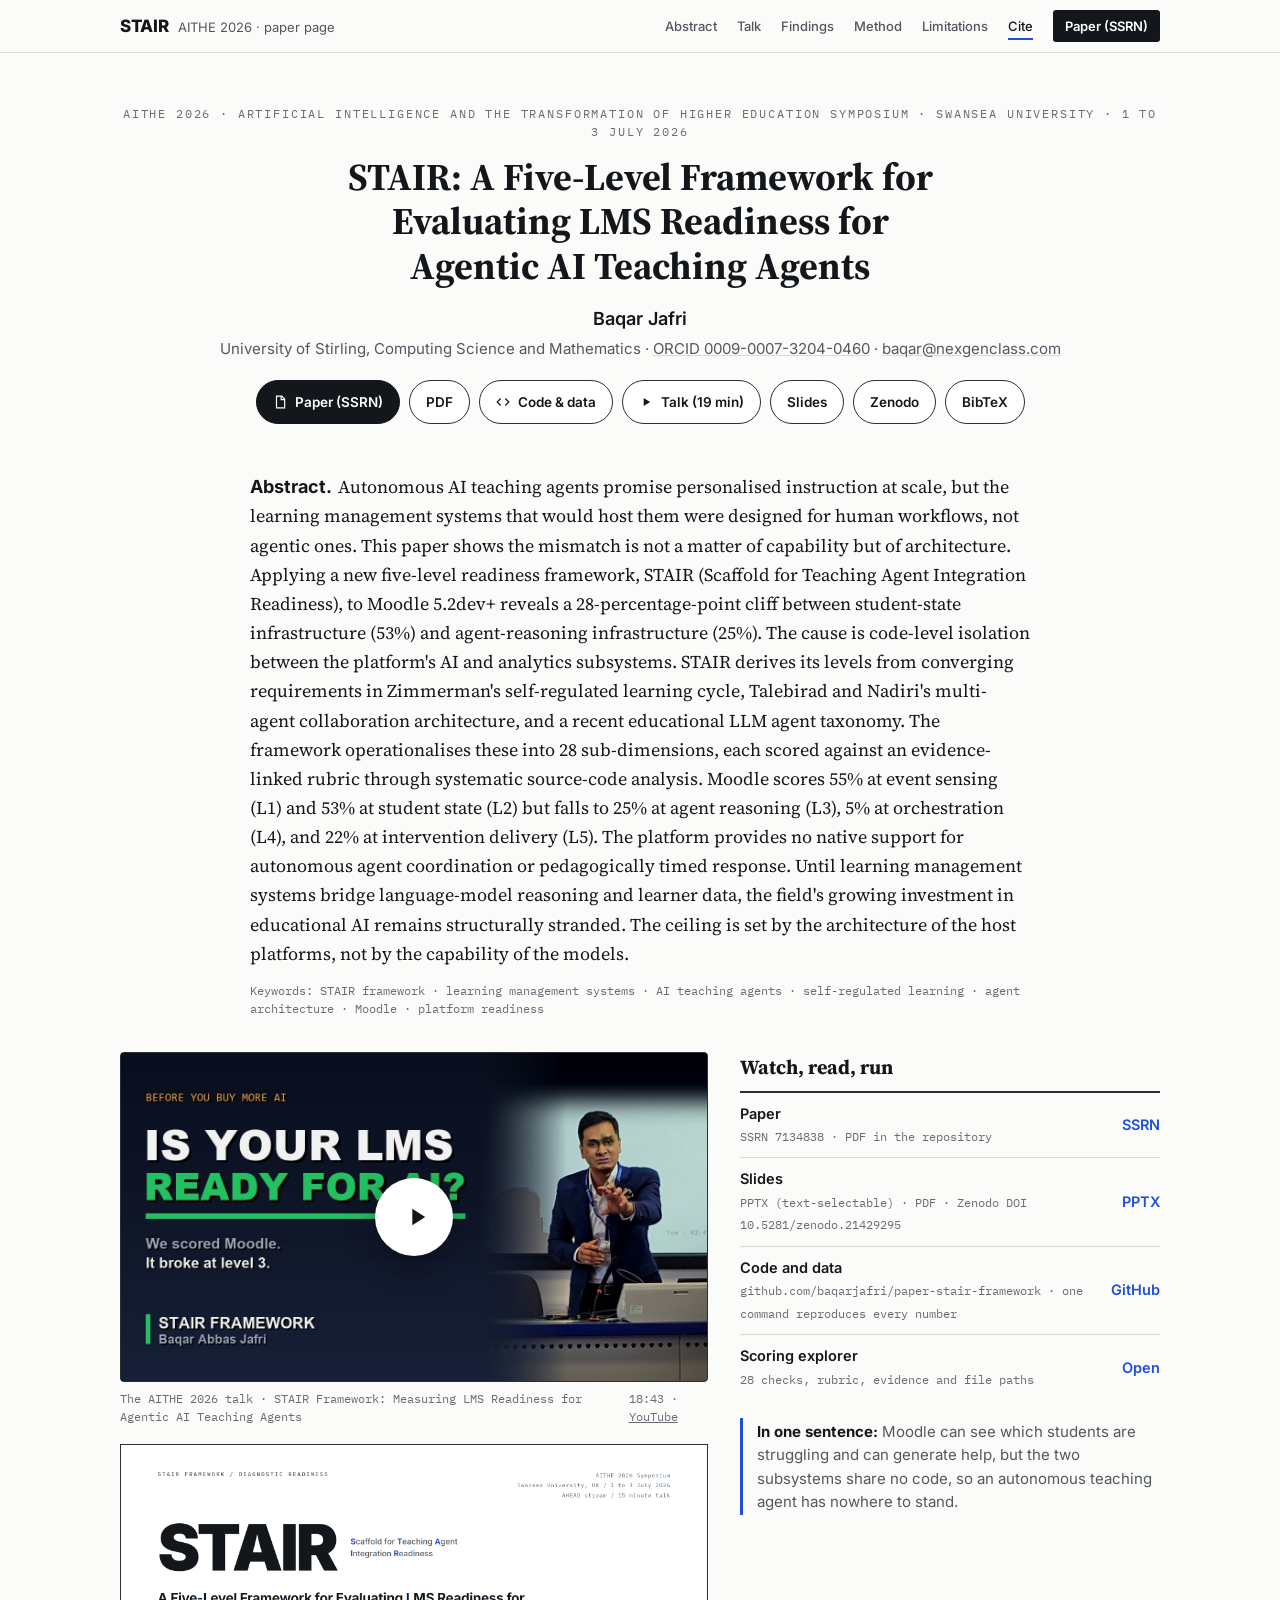
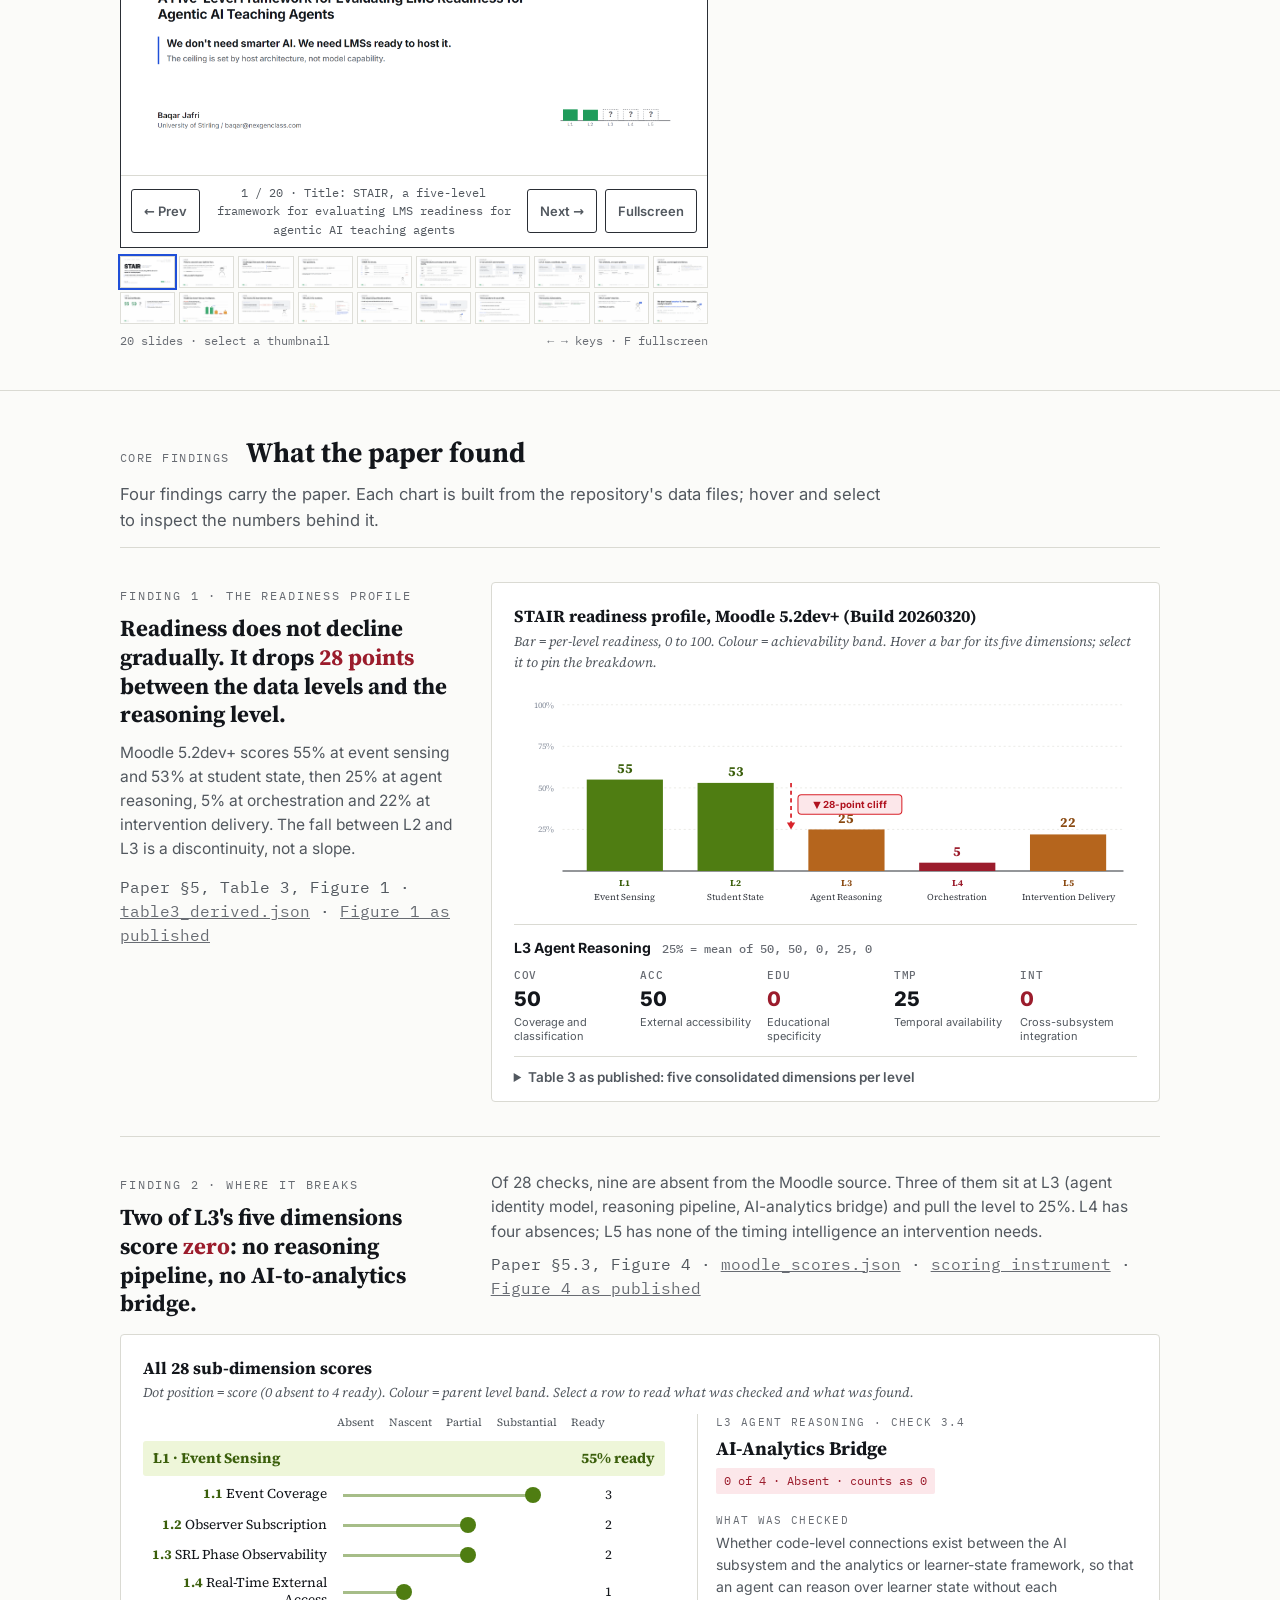
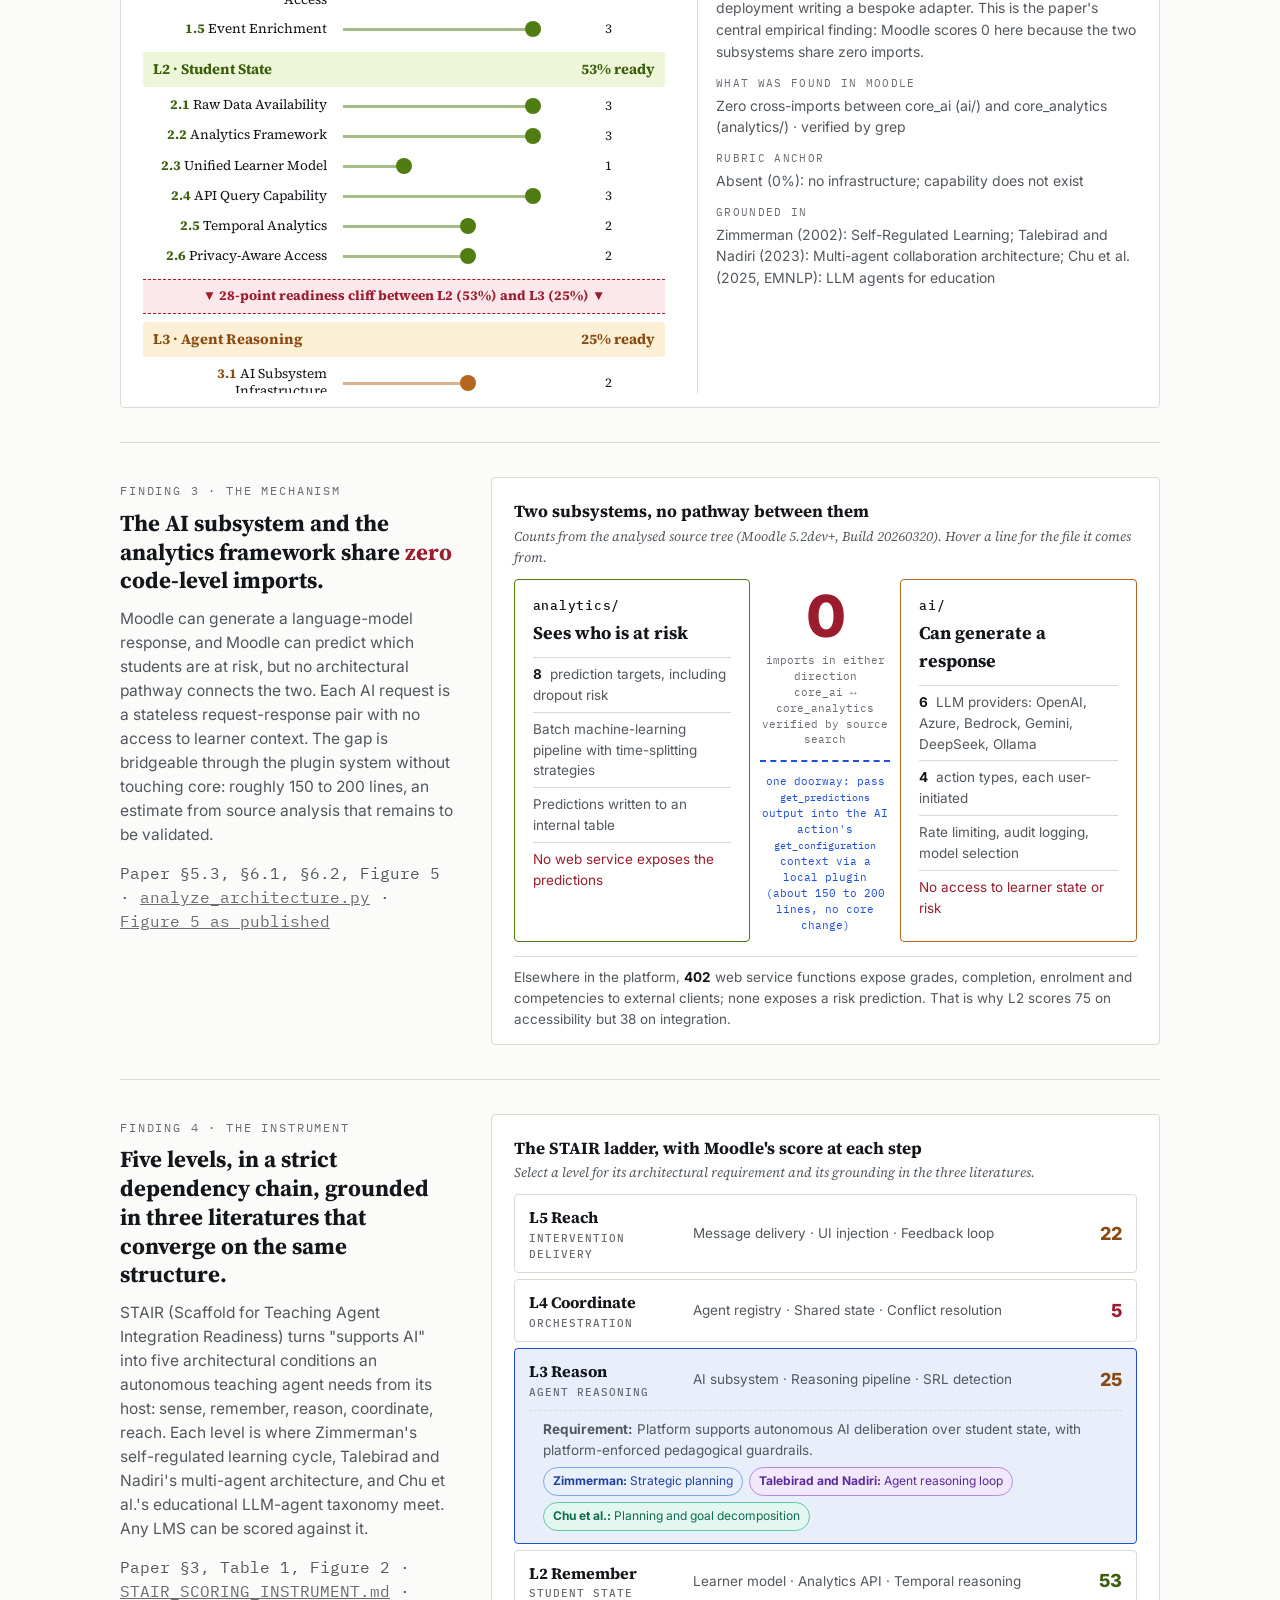
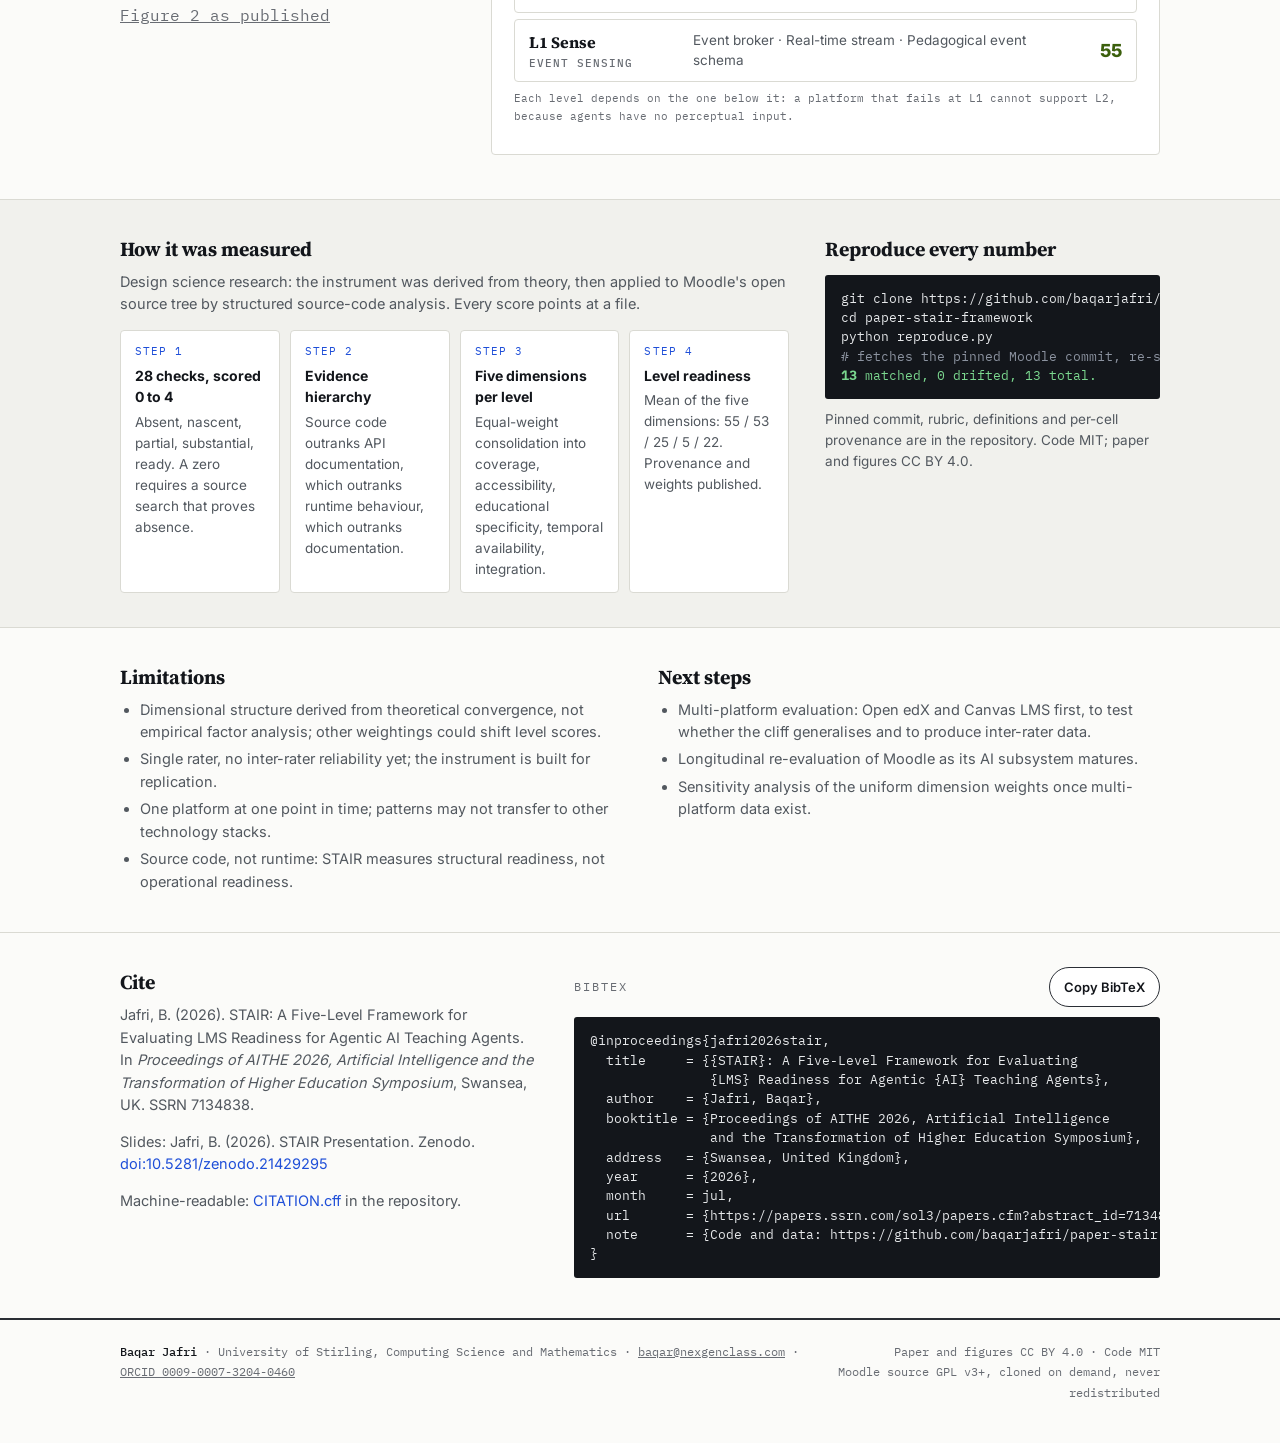
==== docs/index.html @ 7652fe9e "Add paper page for GitHub Pages: interactive findings, talk video, slides, reproducibility guard" ====
<!DOCTYPE html>
<html lang="en">
<head>
<meta charset="utf-8">
<meta name="viewport" content="width=device-width, initial-scale=1">
<title>STAIR: A Five-Level Framework for Evaluating LMS Readiness for Agentic AI Teaching Agents</title>
<meta name="description" content="Paper page for STAIR (AITHE 2026, Swansea). Applying a five-level readiness framework to Moodle 5.2dev+ reveals a 28-percentage-point cliff between student-state infrastructure (53%) and agent-reasoning infrastructure (25%), caused by code-level isolation between the AI and analytics subsystems. Interactive findings, talk video, slides, code and citation.">
<link rel="canonical" href="https://baqarjafri.github.io/paper-stair-framework/">
<meta name="theme-color" content="#FBFBF9">
<meta property="og:type" content="article">
<meta property="og:site_name" content="STAIR framework">
<meta property="og:title" content="STAIR: A Five-Level Framework for Evaluating LMS Readiness for Agentic AI Teaching Agents">
<meta property="og:description" content="AITHE 2026 paper. Moodle scores 55 and 53 at the data levels, then 25 at agent reasoning: a 28-point cliff caused by zero code connecting its AI subsystem to its analytics. Talk, interactive findings, code, citation.">
<meta property="og:url" content="https://baqarjafri.github.io/paper-stair-framework/">
<meta property="og:image" content="https://baqarjafri.github.io/paper-stair-framework/assets/og_card.png">
<meta property="og:image:width" content="1200">
<meta property="og:image:height" content="630">
<meta property="og:image:alt" content="STAIR readiness profile of Moodle: 55, 53, 25, 5, 22 with a 28-point cliff at the reasoning level.">
<meta name="twitter:card" content="summary_large_image">
<meta name="twitter:title" content="STAIR: A Five-Level Framework for Evaluating LMS Readiness for Agentic AI Teaching Agents">
<meta name="twitter:description" content="AITHE 2026 paper. A 28-point readiness cliff in Moodle between student-state and agent-reasoning infrastructure, measured from source.">
<meta name="twitter:image" content="https://baqarjafri.github.io/paper-stair-framework/assets/og_card.png">
<link rel="preload" href="assets/fonts/inter-latin.woff2" as="font" type="font/woff2" crossorigin>
<link rel="preload" href="assets/fonts/sourceserif-latin.woff2" as="font" type="font/woff2" crossorigin>
<link rel="preload" href="assets/fonts/plexmono-latin-400.woff2" as="font" type="font/woff2" crossorigin>
<link rel="stylesheet" href="assets/site.css">
<script type="application/ld+json">
{"@context":"https://schema.org","@graph":[
{"@type":"Person","@id":"https://orcid.org/0009-0007-3204-0460","name":"Baqar Jafri","affiliation":{"@type":"CollegeOrUniversity","name":"University of Stirling"},"email":"baqar@nexgenclass.com","sameAs":["https://orcid.org/0009-0007-3204-0460","https://github.com/baqarjafri","https://www.youtube.com/@thebaqarjafri"]},
{"@type":"ScholarlyArticle","@id":"https://papers.ssrn.com/sol3/papers.cfm?abstract_id=7134838","headline":"STAIR: A Five-Level Framework for Evaluating LMS Readiness for Agentic AI Teaching Agents","author":{"@id":"https://orcid.org/0009-0007-3204-0460"},"datePublished":"2026-07","isPartOf":{"@type":"Periodical","name":"Proceedings of AITHE 2026, Artificial Intelligence and the Transformation of Higher Education Symposium"},"locationCreated":{"@type":"Place","name":"Swansea, United Kingdom"},"license":"https://creativecommons.org/licenses/by/4.0/","url":"https://papers.ssrn.com/sol3/papers.cfm?abstract_id=7134838","sameAs":["https://github.com/baqarjafri/paper-stair-framework"]},
{"@type":"VideoObject","@id":"https://www.youtube.com/watch?v=IOQ33vkTfSk","name":"STAIR Framework: Measuring LMS Readiness for Agentic AI Teaching Agents","description":"AITHE 2026 talk by Baqar Jafri. Moodle scored on five levels of AI teaching-agent readiness: it clears the data levels and collapses at reasoning.","thumbnailUrl":"https://img.youtube.com/vi/IOQ33vkTfSk/maxresdefault.jpg","uploadDate":"2026-08-31T14:11:41-07:00","duration":"PT18M43S","embedUrl":"https://www.youtube-nocookie.com/embed/IOQ33vkTfSk","contentUrl":"https://www.youtube.com/watch?v=IOQ33vkTfSk","author":{"@id":"https://orcid.org/0009-0007-3204-0460"}},
{"@type":"WebPage","name":"STAIR: A Five-Level Framework for Evaluating LMS Readiness for Agentic AI Teaching Agents","url":"https://baqarjafri.github.io/paper-stair-framework/","about":{"@id":"https://papers.ssrn.com/sol3/papers.cfm?abstract_id=7134838"},"author":{"@id":"https://orcid.org/0009-0007-3204-0460"},"video":{"@id":"https://www.youtube.com/watch?v=IOQ33vkTfSk"}}
]}
</script>
<script defer src="assets/site-data.js"></script>
<script defer src="assets/site.js"></script>
</head>
<body>
<a class="skip" href="#main">Skip to content</a>

<header class="top"><div class="wrap">
  <a class="brand" href="#top"><b>STAIR</b><span>AITHE 2026 &middot; paper page</span></a>
  <button class="menu-btn" id="menu-btn" type="button" aria-expanded="false" aria-controls="nav-list">Menu</button>
  <nav aria-label="Sections"><ul id="nav-list">
    <li><a href="#abstract">Abstract</a></li>
    <li><a href="#talk">Talk</a></li>
    <li><a href="#findings">Findings</a></li>
    <li><a href="#method">Method</a></li>
    <li><a href="#limits">Limitations</a></li>
    <li><a href="#cite">Cite</a></li>
    <li><a class="pill" href="https://papers.ssrn.com/sol3/papers.cfm?abstract_id=7134838">Paper (SSRN)</a></li>
  </ul></nav>
</div></header>

<main id="main">

<section class="title" id="top" aria-labelledby="h1"><div class="wrap">
  <p class="kicker">AITHE 2026 &middot; Artificial Intelligence and the Transformation of Higher Education Symposium &middot; Swansea University &middot; 1 to 3 July 2026</p>
  <h1 id="h1">STAIR: A Five-Level Framework for Evaluating LMS Readiness for Agentic AI Teaching Agents</h1>
  <p class="authors"><b>Baqar Jafri</b></p>
  <p class="affil">University of Stirling, Computing Science and Mathematics &middot; <a href="https://orcid.org/0009-0007-3204-0460">ORCID 0009-0007-3204-0460</a> &middot; <a href="mailto:baqar@nexgenclass.com">baqar@nexgenclass.com</a></p>
  <div class="links">
    <a class="btn primary" href="https://papers.ssrn.com/sol3/papers.cfm?abstract_id=7134838"><svg viewBox="0 0 24 24" fill="none" stroke="currentColor" stroke-width="2" aria-hidden="true"><path d="M6 2h9l5 5v15H6z"/><path d="M14 2v6h6"/></svg>Paper (SSRN)</a>
    <a class="btn" href="downloads/Paper_1_STAIR_AITHE2026.pdf">PDF</a>
    <a class="btn" href="https://github.com/baqarjafri/paper-stair-framework"><svg viewBox="0 0 24 24" fill="none" stroke="currentColor" stroke-width="2" aria-hidden="true"><path d="M16 18l6-6-6-6M8 6l-6 6 6 6"/></svg>Code &amp; data</a>
    <a class="btn" href="#talk" data-play><svg viewBox="0 0 24 24" fill="currentColor" aria-hidden="true"><path d="M8 5v14l11-7z"/></svg>Talk (19 min)</a>
    <a class="btn" href="#slides-viewer">Slides</a>
    <a class="btn" href="https://zenodo.org/records/21429295">Zenodo</a>
    <a class="btn" href="#cite">BibTeX</a>
  </div>
</div></section>

<section class="abstract-wrap" id="abstract" aria-labelledby="abs-h"><div class="narrow">
  <h2 id="abs-h" class="visually-hidden">Abstract</h2>
  <p class="abstract"><span class="lab">Abstract.</span>Autonomous AI teaching agents promise personalised instruction at scale, but the learning management systems that would host them were designed for human workflows, not agentic ones. This paper shows the mismatch is not a matter of capability but of architecture. Applying a new five-level readiness framework, STAIR (Scaffold for Teaching Agent Integration Readiness), to Moodle 5.2dev+ reveals a 28-percentage-point cliff between student-state infrastructure (53%) and agent-reasoning infrastructure (25%). The cause is code-level isolation between the platform's AI and analytics subsystems. STAIR derives its levels from converging requirements in Zimmerman's self-regulated learning cycle, Talebirad and Nadiri's multi-agent collaboration architecture, and a recent educational LLM agent taxonomy. The framework operationalises these into 28 sub-dimensions, each scored against an evidence-linked rubric through systematic source-code analysis. Moodle scores 55% at event sensing (L1) and 53% at student state (L2) but falls to 25% at agent reasoning (L3), 5% at orchestration (L4), and 22% at intervention delivery (L5). The platform provides no native support for autonomous agent coordination or pedagogically timed response. Until learning management systems bridge language-model reasoning and learner data, the field's growing investment in educational AI remains structurally stranded. The ceiling is set by the architecture of the host platforms, not by the capability of the models.</p>
  <p class="keywords">Keywords: STAIR framework &middot; learning management systems &middot; AI teaching agents &middot; self-regulated learning &middot; agent architecture &middot; Moodle &middot; platform readiness</p>
</div></section>

<section class="talk" id="talk" aria-labelledby="talk-h"><div class="wrap"><div class="g">
  <div>
    <h2 id="talk-h" class="visually-hidden">Talk and slides</h2>
    <div class="frame" id="video-slot">
      <button class="facade" id="video-facade" type="button" aria-label="Play the talk, 19 minutes, in this frame">
        <img src="assets/talk_thumb.jpg" width="1280" height="720" alt="">
        <span class="play" aria-hidden="true"><span><svg viewBox="0 0 24 24" fill="#13161B"><path d="M8 5v14l11-7z"/></svg></span></span>
      </button>
    </div>
    <p class="vmeta"><span>The AITHE 2026 talk &middot; STAIR Framework: Measuring LMS Readiness for Agentic AI Teaching Agents</span><span>18:43 &middot; <a href="https://www.youtube.com/watch?v=IOQ33vkTfSk">YouTube</a></span></p>
    <div class="viewer" id="slides-viewer" role="region" aria-roledescription="carousel" aria-label="Presentation slides" tabindex="0">
      <img id="slide-img" src="assets/slides/slide_01.png" width="1920" height="1080" alt="Slide 1 of 20: Title: STAIR, a five-level framework for evaluating LMS readiness for agentic AI teaching agents">
      <div class="controls"><button type="button" id="slide-prev" aria-label="Previous slide">&larr; Prev</button><span id="slide-count" aria-live="polite">1 / 20</span><button type="button" id="slide-next" aria-label="Next slide">Next &rarr;</button><button type="button" id="slide-full">Fullscreen</button></div>
    </div>
    <div class="strip" role="group" aria-label="Slide thumbnails">
      <button class="thumb on" type="button" data-slide="1" aria-label="Go to slide 1"><img src="assets/slides/slide_01.png" width="1920" height="1080" alt="" loading="lazy"></button><button class="thumb" type="button" data-slide="2" aria-label="Go to slide 2"><img src="assets/slides/slide_02.png" width="1920" height="1080" alt="" loading="lazy"></button><button class="thumb" type="button" data-slide="3" aria-label="Go to slide 3"><img src="assets/slides/slide_03.png" width="1920" height="1080" alt="" loading="lazy"></button><button class="thumb" type="button" data-slide="4" aria-label="Go to slide 4"><img src="assets/slides/slide_04.png" width="1920" height="1080" alt="" loading="lazy"></button><button class="thumb" type="button" data-slide="5" aria-label="Go to slide 5"><img src="assets/slides/slide_05.png" width="1920" height="1080" alt="" loading="lazy"></button><button class="thumb" type="button" data-slide="6" aria-label="Go to slide 6"><img src="assets/slides/slide_06.png" width="1920" height="1080" alt="" loading="lazy"></button><button class="thumb" type="button" data-slide="7" aria-label="Go to slide 7"><img src="assets/slides/slide_07.png" width="1920" height="1080" alt="" loading="lazy"></button><button class="thumb" type="button" data-slide="8" aria-label="Go to slide 8"><img src="assets/slides/slide_08.png" width="1920" height="1080" alt="" loading="lazy"></button><button class="thumb" type="button" data-slide="9" aria-label="Go to slide 9"><img src="assets/slides/slide_09.png" width="1920" height="1080" alt="" loading="lazy"></button><button class="thumb" type="button" data-slide="10" aria-label="Go to slide 10"><img src="assets/slides/slide_10.png" width="1920" height="1080" alt="" loading="lazy"></button>
      <button class="thumb" type="button" data-slide="11" aria-label="Go to slide 11"><img src="assets/slides/slide_11.png" width="1920" height="1080" alt="" loading="lazy"></button><button class="thumb" type="button" data-slide="12" aria-label="Go to slide 12"><img src="assets/slides/slide_12.png" width="1920" height="1080" alt="" loading="lazy"></button><button class="thumb" type="button" data-slide="13" aria-label="Go to slide 13"><img src="assets/slides/slide_13.png" width="1920" height="1080" alt="" loading="lazy"></button><button class="thumb" type="button" data-slide="14" aria-label="Go to slide 14"><img src="assets/slides/slide_14.png" width="1920" height="1080" alt="" loading="lazy"></button><button class="thumb" type="button" data-slide="15" aria-label="Go to slide 15"><img src="assets/slides/slide_15.png" width="1920" height="1080" alt="" loading="lazy"></button><button class="thumb" type="button" data-slide="16" aria-label="Go to slide 16"><img src="assets/slides/slide_16.png" width="1920" height="1080" alt="" loading="lazy"></button><button class="thumb" type="button" data-slide="17" aria-label="Go to slide 17"><img src="assets/slides/slide_17.png" width="1920" height="1080" alt="" loading="lazy"></button><button class="thumb" type="button" data-slide="18" aria-label="Go to slide 18"><img src="assets/slides/slide_18.png" width="1920" height="1080" alt="" loading="lazy"></button><button class="thumb" type="button" data-slide="19" aria-label="Go to slide 19"><img src="assets/slides/slide_19.png" width="1920" height="1080" alt="" loading="lazy"></button><button class="thumb" type="button" data-slide="20" aria-label="Go to slide 20"><img src="assets/slides/slide_20.png" width="1920" height="1080" alt="" loading="lazy"></button>
    </div>
    <p class="vmeta"><span>20 slides &middot; select a thumbnail</span><span>&larr; &rarr; keys &middot; F fullscreen</span></p>
  </div>
  <aside class="side" aria-labelledby="side-h">
    <h2 id="side-h">Watch, read, run</h2>
    <ul class="dl">
      <li><div><b>Paper</b><span>SSRN 7134838 &middot; PDF in the repository</span></div><a class="act" href="https://papers.ssrn.com/sol3/papers.cfm?abstract_id=7134838">SSRN</a></li>
      <li><div><b>Slides</b><span>PPTX (text-selectable) &middot; PDF &middot; Zenodo DOI 10.5281/zenodo.21429295</span></div><a class="act" href="downloads/AITHE2026_Presentation_Jafri.pptx">PPTX</a></li>
      <li><div><b>Code and data</b><span>github.com/baqarjafri/paper-stair-framework &middot; one command reproduces every number</span></div><a class="act" href="https://github.com/baqarjafri/paper-stair-framework">GitHub</a></li>
      <li><div><b>Scoring explorer</b><span>28 checks, rubric, evidence and file paths</span></div><a class="act" href="methodology_explorer.html">Open</a></li>
    </ul>
    <p class="tldr"><b>In one sentence:</b> Moodle can see which students are struggling and can generate help, but the two subsystems share no code, so an autonomous teaching agent has nowhere to stand.</p>
  </aside>
</div></div></section>

<section class="findings" id="findings" aria-labelledby="find-h"><div class="wrap">
  <div class="sec-h"><span class="n">CORE FINDINGS</span><h2 id="find-h">What the paper found</h2></div>
  <p class="muted lead">Four findings carry the paper. Each chart is built from the repository's data files; hover and select to inspect the numbers behind it.</p>

  <article class="finding" id="f1" aria-labelledby="f1-h">
    <div class="txt">
      <span class="kicker">Finding 1 &middot; the readiness profile</span>
      <h3 id="f1-h">Readiness does not decline gradually. It drops <em><b data-check="claims.cliff">28</b> points</em> between the data levels and the reasoning level.</h3>
      <p>Moodle 5.2dev+ scores 55% at event sensing and 53% at student state, then 25% at agent reasoning, 5% at orchestration and 22% at intervention delivery. The fall between L2 and L3 is a discontinuity, not a slope.</p>
      <p class="ref">Paper &sect;5, Table 3, Figure 1 &middot; <a href="https://github.com/baqarjafri/paper-stair-framework/blob/main/analysis/data/table3_derived.json">table3_derived.json</a> &middot; <a href="https://github.com/baqarjafri/paper-stair-framework/blob/main/figures/fig_abstract_graphical.png">Figure 1 as published</a></p>
    </div>
    <div class="card">
      <p class="ct">STAIR readiness profile, Moodle 5.2dev+ (Build 20260320)</p>
      <p class="cs">Bar = per-level readiness, 0 to 100. Colour = achievability band. Hover a bar for its five dimensions; select it to pin the breakdown.</p>
      <div class="chart-wrap">
        <svg id="c1" viewBox="0 0 900 330" role="img" aria-label="Readiness profile: L1 Event Sensing 55, L2 Student State 53, L3 Agent Reasoning 25, L4 Orchestration 5, L5 Intervention Delivery 22 percent. A 28-point cliff between L2 and L3.">
          <g class="grid" aria-hidden="true">
            <line x1="70" y1="30" x2="880" y2="30" stroke="#E4E4DE" stroke-dasharray="3 4"/><text x="58" y="34" text-anchor="end">100%</text>
            <line x1="70" y1="90" x2="880" y2="90" stroke="#E4E4DE" stroke-dasharray="3 4"/><text x="58" y="94" text-anchor="end">75%</text>
            <line x1="70" y1="150" x2="880" y2="150" stroke="#E4E4DE" stroke-dasharray="3 4"/><text x="58" y="154" text-anchor="end">50%</text>
            <line x1="70" y1="210" x2="880" y2="210" stroke="#E4E4DE" stroke-dasharray="3 4"/><text x="58" y="214" text-anchor="end">25%</text>
            <line x1="70" y1="270" x2="880" y2="270" stroke="#2A2E35" stroke-width="1.5"/>
          </g>
          <g class="bar" data-level="L1" tabindex="0" role="button" aria-label="L1 Event Sensing, 55 percent, ready. Show its five dimensions."><rect class="hit" x="90" y="30" width="140" height="290"/><rect class="col" x="105" y="138" width="110" height="132" fill="#4F7D12"/><text class="val" x="160" y="128" fill="#3B5F0C" data-check="L1.score">55</text><text class="lab" x="160" y="292" fill="#3B5F0C">L1</text><text class="lab2" x="160" y="312">Event Sensing</text></g>
          <g class="bar" data-level="L2" tabindex="0" role="button" aria-label="L2 Student State, 53 percent, ready. Show its five dimensions."><rect class="hit" x="250" y="30" width="140" height="290"/><rect class="col" x="265" y="142.8" width="110" height="127.2" fill="#4F7D12"/><text class="val" x="320" y="133" fill="#3B5F0C" data-check="L2.score">53</text><text class="lab" x="320" y="292" fill="#3B5F0C">L2</text><text class="lab2" x="320" y="312">Student State</text></g>
          <g class="bar" data-level="L3" tabindex="0" role="button" aria-label="L3 Agent Reasoning, 25 percent, limited. Show its five dimensions."><rect class="hit" x="410" y="30" width="140" height="290"/><rect class="col" x="425" y="210" width="110" height="60" fill="#B5651D"/><text class="val" x="480" y="200" fill="#8A4A12" data-check="L3.score">25</text><text class="lab" x="480" y="292" fill="#8A4A12">L3</text><text class="lab2" x="480" y="312">Agent Reasoning</text></g>
          <g class="bar" data-level="L4" tabindex="0" role="button" aria-label="L4 Orchestration, 5 percent, critical. Show its five dimensions."><rect class="hit" x="570" y="30" width="140" height="290"/><rect class="col" x="585" y="258" width="110" height="12" fill="#9B1C2C"/><text class="val" x="640" y="248" fill="#9B1C2C" data-check="L4.score">5</text><text class="lab" x="640" y="292" fill="#9B1C2C">L4</text><text class="lab2" x="640" y="312">Orchestration</text></g>
          <g class="bar" data-level="L5" tabindex="0" role="button" aria-label="L5 Intervention Delivery, 22 percent, limited. Show its five dimensions."><rect class="hit" x="730" y="30" width="140" height="290"/><rect class="col" x="745" y="217.2" width="110" height="52.8" fill="#B5651D"/><text class="val" x="800" y="207" fill="#8A4A12" data-check="L5.score">22</text><text class="lab" x="800" y="292" fill="#8A4A12">L5</text><text class="lab2" x="800" y="312">Intervention Delivery</text></g>
          <g class="anno" aria-hidden="true"><line x1="400" y1="143" x2="400" y2="204" stroke="#D8232A" stroke-width="2.5" stroke-dasharray="6 5"/><path d="M400 210 l-6 -10 h12z" fill="#D8232A"/><rect x="410" y="160" width="150" height="28" rx="5" fill="#FCE7EA" stroke="#D8232A" stroke-width="1.5"/><text x="485" y="179" text-anchor="middle" font-family="Source Serif 4, Georgia, serif" font-weight="700" font-size="14" fill="#B0121F">&#9660; 28-point cliff</text></g>
        </svg>
        <div class="tip" id="c1tip" role="tooltip" hidden></div>
      </div>
      <div class="dimpanel" id="c1panel" aria-live="polite" hidden></div>
      <details class="t3">
        <summary>Table 3 as published: five consolidated dimensions per level</summary>
        <table>
          <thead><tr><th>Level</th><th>COV</th><th>ACC</th><th>EDU</th><th>TMP</th><th>INT</th><th>Mean</th></tr></thead>
          <tbody>
            <tr><td>L1 Event Sensing</td><td data-check="L1.COV">75</td><td data-check="L1.ACC">50</td><td data-check="L1.EDU">50</td><td data-check="L1.TMP">25</td><td data-check="L1.INT">75</td><td class="mean" data-check="L1.mean">55</td></tr>
            <tr><td>L2 Student State</td><td data-check="L2.COV">75</td><td data-check="L2.ACC">75</td><td data-check="L2.EDU">25</td><td data-check="L2.TMP">50</td><td data-check="L2.INT">38</td><td class="mean" data-check="L2.mean">53</td></tr>
            <tr class="cliff"><td>L3 Agent Reasoning</td><td data-check="L3.COV">50</td><td data-check="L3.ACC">50</td><td class="z" data-check="L3.EDU">0</td><td data-check="L3.TMP">25</td><td class="z" data-check="L3.INT">0</td><td class="mean" data-check="L3.mean">25</td></tr>
            <tr><td>L4 Orchestration</td><td class="z" data-check="L4.COV">0</td><td class="z" data-check="L4.ACC">0</td><td class="z" data-check="L4.EDU">0</td><td class="z" data-check="L4.TMP">0</td><td data-check="L4.INT">25</td><td class="mean" data-check="L4.mean">5</td></tr>
            <tr><td>L5 Intervention Delivery</td><td data-check="L5.COV">50</td><td data-check="L5.ACC">25</td><td data-check="L5.EDU">12</td><td class="z" data-check="L5.TMP">0</td><td data-check="L5.INT">25</td><td class="mean" data-check="L5.mean">22</td></tr>
          </tbody>
        </table>
        <p class="tnote">COV = coverage and classification; ACC = external accessibility; EDU = educational specificity; TMP = temporal availability; INT = cross-subsystem integration. Each cell is the weighted mean of its contributing sub-dimensions (raw 0 to 4 scores convert to 0/25/50/75/100); where two jointly define a dimension, each carries half-weight. Level readiness is the equal-weight mean of the five cells.</p>
      </details>
    </div>
  </article>

  <article class="finding wide" id="f2" aria-labelledby="f2-h">
    <div class="txt">
      <div><span class="kicker">Finding 2 &middot; where it breaks</span>
      <h3 id="f2-h">Two of L3's five dimensions score <em>zero</em>: no reasoning pipeline, no AI-to-analytics bridge.</h3></div>
      <div><p>Of 28 checks, nine are absent from the Moodle source. Three of them sit at L3 (agent identity model, reasoning pipeline, AI-analytics bridge) and pull the level to 25%. L4 has four absences; L5 has none of the timing intelligence an intervention needs.</p>
      <p class="ref">Paper &sect;5.3, Figure 4 &middot; <a href="https://github.com/baqarjafri/paper-stair-framework/blob/main/analysis/data/moodle_scores.json">moodle_scores.json</a> &middot; <a href="https://github.com/baqarjafri/paper-stair-framework/blob/main/analysis/instruments/STAIR_SCORING_INSTRUMENT.md">scoring instrument</a> &middot; <a href="https://github.com/baqarjafri/paper-stair-framework/blob/main/figures/fig4_gap_analysis.png">Figure 4 as published</a></p></div>
    </div>
    <div class="card">
      <p class="ct">All <span data-check="claims.subs">28</span> sub-dimension scores</p>
      <p class="cs">Dot position = score (0 absent to 4 ready). Colour = parent level band. Select a row to read what was checked and what was found.</p>
      <div class="f2">
        <div>
          <div class="axis" aria-hidden="true"><span></span><span class="ticks"><span>Absent</span><span>Nascent</span><span>Partial</span><span>Substantial</span><span>Ready</span></span><span></span></div>
          <div class="rows" id="rows">
            <div class="lvlbar g"><span>L1 &middot; Event Sensing</span><span><b data-check="L1.score.banner">55</b>% ready</span></div>
            <button class="row g" type="button" data-sub="1.1_Event_Coverage" aria-pressed="false"><span class="lab"><b>1.1</b> Event Coverage</span><span class="track" aria-hidden="true"><i style="width:75%"></i><u style="left:75%"></u></span><span class="sc" data-check="1.1_Event_Coverage">3</span></button>
            <button class="row g" type="button" data-sub="1.2_Observer_Subscription" aria-pressed="false"><span class="lab"><b>1.2</b> Observer Subscription</span><span class="track" aria-hidden="true"><i style="width:50%"></i><u style="left:50%"></u></span><span class="sc" data-check="1.2_Observer_Subscription">2</span></button>
            <button class="row g" type="button" data-sub="1.3_SRL_Phase_Observability" aria-pressed="false"><span class="lab"><b>1.3</b> SRL Phase Observability</span><span class="track" aria-hidden="true"><i style="width:50%"></i><u style="left:50%"></u></span><span class="sc" data-check="1.3_SRL_Phase_Observability">2</span></button>
            <button class="row g" type="button" data-sub="1.4_Real_Time_External_Access" aria-pressed="false"><span class="lab"><b>1.4</b> Real-Time External Access</span><span class="track" aria-hidden="true"><i style="width:25%"></i><u style="left:25%"></u></span><span class="sc" data-check="1.4_Real_Time_External_Access">1</span></button>
            <button class="row g" type="button" data-sub="1.5_Event_Enrichment" aria-pressed="false"><span class="lab"><b>1.5</b> Event Enrichment</span><span class="track" aria-hidden="true"><i style="width:75%"></i><u style="left:75%"></u></span><span class="sc" data-check="1.5_Event_Enrichment">3</span></button>
            <div class="lvlbar g"><span>L2 &middot; Student State</span><span><b data-check="L2.score.banner">53</b>% ready</span></div>
            <button class="row g" type="button" data-sub="2.1_Raw_Data_Availability" aria-pressed="false"><span class="lab"><b>2.1</b> Raw Data Availability</span><span class="track" aria-hidden="true"><i style="width:75%"></i><u style="left:75%"></u></span><span class="sc" data-check="2.1_Raw_Data_Availability">3</span></button>
            <button class="row g" type="button" data-sub="2.2_Analytics_Framework" aria-pressed="false"><span class="lab"><b>2.2</b> Analytics Framework</span><span class="track" aria-hidden="true"><i style="width:75%"></i><u style="left:75%"></u></span><span class="sc" data-check="2.2_Analytics_Framework">3</span></button>
            <button class="row g" type="button" data-sub="2.3_Unified_Learner_Model" aria-pressed="false"><span class="lab"><b>2.3</b> Unified Learner Model</span><span class="track" aria-hidden="true"><i style="width:25%"></i><u style="left:25%"></u></span><span class="sc" data-check="2.3_Unified_Learner_Model">1</span></button>
            <button class="row g" type="button" data-sub="2.4_API_Query_Capability" aria-pressed="false"><span class="lab"><b>2.4</b> API Query Capability</span><span class="track" aria-hidden="true"><i style="width:75%"></i><u style="left:75%"></u></span><span class="sc" data-check="2.4_API_Query_Capability">3</span></button>
            <button class="row g" type="button" data-sub="2.5_Temporal_Analytics" aria-pressed="false"><span class="lab"><b>2.5</b> Temporal Analytics</span><span class="track" aria-hidden="true"><i style="width:50%"></i><u style="left:50%"></u></span><span class="sc" data-check="2.5_Temporal_Analytics">2</span></button>
            <button class="row g" type="button" data-sub="2.6_Privacy_Aware_Access" aria-pressed="false"><span class="lab"><b>2.6</b> Privacy-Aware Access</span><span class="track" aria-hidden="true"><i style="width:50%"></i><u style="left:50%"></u></span><span class="sc" data-check="2.6_Privacy_Aware_Access">2</span></button>
            <div class="cliffband">&#9660; 28-point readiness cliff between L2 (53%) and L3 (25%) &#9660;</div>
            <div class="lvlbar a"><span>L3 &middot; Agent Reasoning</span><span><b data-check="L3.score.banner">25</b>% ready</span></div>
            <button class="row a" type="button" data-sub="3.1_AI_Subsystem_Infrastructure" aria-pressed="false"><span class="lab"><b>3.1</b> AI Subsystem Infrastructure</span><span class="track" aria-hidden="true"><i style="width:50%"></i><u style="left:50%"></u></span><span class="sc" data-check="3.1_AI_Subsystem_Infrastructure">2</span></button>
            <button class="row a" type="button" data-sub="3.2_Agent_Identity_Model" aria-pressed="false"><span class="lab"><b>3.2</b> Agent Identity Model</span><span class="track" aria-hidden="true"><u class="abs" style="left:0"></u></span><span class="sc abs"><b data-check="3.2_Agent_Identity_Model">0</b> Absent</span></button>
            <button class="row a" type="button" data-sub="3.3_Reasoning_Pipeline" aria-pressed="false"><span class="lab"><b>3.3</b> Reasoning Pipeline</span><span class="track" aria-hidden="true"><u class="abs" style="left:0"></u></span><span class="sc abs"><b data-check="3.3_Reasoning_Pipeline">0</b> Absent</span></button>
            <button class="row a" type="button" data-sub="3.4_AI_Analytics_Bridge" aria-pressed="true"><span class="lab"><b>3.4</b> AI-Analytics Bridge</span><span class="track" aria-hidden="true"><u class="abs" style="left:0"></u></span><span class="sc abs"><b data-check="3.4_AI_Analytics_Bridge">0</b> Absent</span></button>
            <button class="row a" type="button" data-sub="3.5_Write_Back_Capability" aria-pressed="false"><span class="lab"><b>3.5</b> Write-Back Capability</span><span class="track" aria-hidden="true"><i style="width:50%"></i><u style="left:50%"></u></span><span class="sc" data-check="3.5_Write_Back_Capability">2</span></button>
            <button class="row a" type="button" data-sub="3.6_SRL_Detection_Logic" aria-pressed="false"><span class="lab"><b>3.6</b> SRL Detection Logic</span><span class="track" aria-hidden="true"><i style="width:25%"></i><u style="left:25%"></u></span><span class="sc" data-check="3.6_SRL_Detection_Logic">1</span></button>
            <button class="row a" type="button" data-sub="3.7_Contextual_Adaptation" aria-pressed="false"><span class="lab"><b>3.7</b> Contextual Adaptation</span><span class="track" aria-hidden="true"><i style="width:25%"></i><u style="left:25%"></u></span><span class="sc" data-check="3.7_Contextual_Adaptation">1</span></button>
            <div class="lvlbar r"><span>L4 &middot; Orchestration</span><span><b data-check="L4.score.banner">5</b>% ready</span></div>
            <button class="row r" type="button" data-sub="4.1_Agent_Registry" aria-pressed="false"><span class="lab"><b>4.1</b> Agent Registry</span><span class="track" aria-hidden="true"><u class="abs" style="left:0"></u></span><span class="sc abs"><b data-check="4.1_Agent_Registry">0</b> Absent</span></button>
            <button class="row r" type="button" data-sub="4.2_Shared_State_Store" aria-pressed="false"><span class="lab"><b>4.2</b> Shared State Store</span><span class="track" aria-hidden="true"><u class="abs" style="left:0"></u></span><span class="sc abs"><b data-check="4.2_Shared_State_Store">0</b> Absent</span></button>
            <button class="row r" type="button" data-sub="4.3_Coordination_Protocol" aria-pressed="false"><span class="lab"><b>4.3</b> Coordination Protocol</span><span class="track" aria-hidden="true"><u class="abs" style="left:0"></u></span><span class="sc abs"><b data-check="4.3_Coordination_Protocol">0</b> Absent</span></button>
            <button class="row r" type="button" data-sub="4.4_Conflict_Resolution" aria-pressed="false"><span class="lab"><b>4.4</b> Conflict Resolution</span><span class="track" aria-hidden="true"><u class="abs" style="left:0"></u></span><span class="sc abs"><b data-check="4.4_Conflict_Resolution">0</b> Absent</span></button>
            <button class="row r" type="button" data-sub="4.5_Scalability_Architecture" aria-pressed="false"><span class="lab"><b>4.5</b> Scalability Architecture</span><span class="track" aria-hidden="true"><i style="width:25%"></i><u style="left:25%"></u></span><span class="sc" data-check="4.5_Scalability_Architecture">1</span></button>
            <div class="lvlbar a"><span>L5 &middot; Intervention Delivery</span><span><b data-check="L5.score.banner">22</b>% ready</span></div>
            <button class="row a" type="button" data-sub="5.1_Message_Delivery" aria-pressed="false"><span class="lab"><b>5.1</b> Message Delivery</span><span class="track" aria-hidden="true"><i style="width:50%"></i><u style="left:50%"></u></span><span class="sc" data-check="5.1_Message_Delivery">2</span></button>
            <button class="row a" type="button" data-sub="5.2_UI_Injection" aria-pressed="false"><span class="lab"><b>5.2</b> UI Injection</span><span class="track" aria-hidden="true"><i style="width:25%"></i><u style="left:25%"></u></span><span class="sc" data-check="5.2_UI_Injection">1</span></button>
            <button class="row a" type="button" data-sub="5.3_Content_Generation" aria-pressed="false"><span class="lab"><b>5.3</b> Content Generation</span><span class="track" aria-hidden="true"><i style="width:50%"></i><u style="left:50%"></u></span><span class="sc" data-check="5.3_Content_Generation">2</span></button>
            <button class="row a" type="button" data-sub="5.4_Feedback_Loop" aria-pressed="false"><span class="lab"><b>5.4</b> Feedback Loop</span><span class="track" aria-hidden="true"><i style="width:25%"></i><u style="left:25%"></u></span><span class="sc" data-check="5.4_Feedback_Loop">1</span></button>
            <button class="row a" type="button" data-sub="5.5_Timing_Intelligence" aria-pressed="false"><span class="lab"><b>5.5</b> Timing Intelligence</span><span class="track" aria-hidden="true"><u class="abs" style="left:0"></u></span><span class="sc abs"><b data-check="5.5_Timing_Intelligence">0</b> Absent</span></button>
          </div>
        </div>
        <div class="detail" id="detail" aria-live="polite">
          <p class="k">L3 Agent Reasoning &middot; check 3.4</p>
          <h4>AI-Analytics Bridge</h4>
          <span class="score s0">0 of 4 &middot; Absent &middot; counts as 0</span>
          <p class="k">What was checked</p>
          <p>Whether code-level connections exist between the AI subsystem and the analytics or learner-state framework, so that an agent can reason over learner state without each deployment writing a bespoke adapter. This is the paper's central empirical finding: Moodle scores 0 here because the two subsystems share zero imports.</p>
          <p class="k">What was found in Moodle</p>
          <p>Zero cross-imports between core_ai (ai/) and core_analytics (analytics/) &middot; verified by grep</p>
          <p class="k">Rubric anchor</p>
          <p>Absent (0%): no infrastructure; capability does not exist</p>
          <p class="k">Grounded in</p>
          <p>Zimmerman (2002): Self-Regulated Learning; Talebirad and Nadiri (2023): Multi-agent collaboration architecture; Chu et al. (2025, EMNLP): LLM agents for education</p>
        </div>
      </div>
    </div>
  </article>

  <article class="finding" id="f3" aria-labelledby="f3-h">
    <div class="txt">
      <span class="kicker">Finding 3 &middot; the mechanism</span>
      <h3 id="f3-h">The AI subsystem and the analytics framework share <em>zero</em> code-level imports.</h3>
      <p>Moodle can generate a language-model response, and Moodle can predict which students are at risk, but no architectural pathway connects the two. Each AI request is a stateless request-response pair with no access to learner context. The gap is bridgeable through the plugin system without touching core: roughly 150 to 200 lines, an estimate from source analysis that remains to be validated.</p>
      <p class="ref">Paper &sect;5.3, &sect;6.1, &sect;6.2, Figure 5 &middot; <a href="https://github.com/baqarjafri/paper-stair-framework/blob/main/analysis/code/analyze_architecture.py">analyze_architecture.py</a> &middot; <a href="https://github.com/baqarjafri/paper-stair-framework/blob/main/figures/fig7_event_flow.png">Figure 5 as published</a></p>
    </div>
    <div class="card">
      <p class="ct">Two subsystems, no pathway between them</p>
      <p class="cs">Counts from the analysed source tree (Moodle 5.2dev+, Build 20260320). Hover a line for the file it comes from.</p>
      <div class="mech">
        <div class="sys a"><h4>analytics/</h4><p class="t">Sees who is at risk</p><ul>
          <li title="course/classes/analytics/target/"><b data-check="claims.analytics_targets">8</b> prediction targets, including dropout risk</li>
          <li title="analytics/classes/">Batch machine-learning pipeline with time-splitting strategies</li>
          <li title="mdl_analytics_predictions">Predictions written to an internal table</li>
          <li class="no" title="lib/db/services.php: no analytics prediction endpoint">No web service exposes the predictions</li></ul></div>
        <div class="gap"><div class="zero" data-check="claims.imports">0</div><p class="z">imports in either direction<br>core_ai &harr; core_analytics<br>verified by source search</p><div class="door"></div><p class="fix">one doorway: pass <code>get_predictions</code> output into the AI action's <code>get_configuration</code> context via a local plugin (about 150 to 200 lines, no core change)</p></div>
        <div class="sys b"><h4>ai/</h4><p class="t">Can generate a response</p><ul>
          <li title="ai/provider/"><b data-check="claims.ai_providers">6</b> LLM providers: OpenAI, Azure, Bedrock, Gemini, DeepSeek, Ollama</li>
          <li title="ai/classes/aiactions/"><b data-check="claims.ai_actions">4</b> action types, each user-initiated</li>
          <li title="ai/classes/">Rate limiting, audit logging, model selection</li>
          <li class="no" title="grep: zero references to core_analytics inside ai/">No access to learner state or risk</li></ul></div>
      </div>
      <p class="mech-note">Elsewhere in the platform, <b data-check="claims.web_services">402</b> web service functions expose grades, completion, enrolment and competencies to external clients; none exposes a risk prediction. That is why L2 scores 75 on accessibility but 38 on integration.</p>
    </div>
  </article>

  <article class="finding" id="f4" aria-labelledby="f4-h">
    <div class="txt">
      <span class="kicker">Finding 4 &middot; the instrument</span>
      <h3 id="f4-h">Five levels, in a strict dependency chain, grounded in three literatures that converge on the same structure.</h3>
      <p>STAIR (Scaffold for Teaching Agent Integration Readiness) turns "supports AI" into five architectural conditions an autonomous teaching agent needs from its host: sense, remember, reason, coordinate, reach. Each level is where Zimmerman's self-regulated learning cycle, Talebirad and Nadiri's multi-agent architecture, and Chu et al.'s educational LLM-agent taxonomy meet. Any LMS can be scored against it.</p>
      <p class="ref">Paper &sect;3, Table 1, Figure 2 &middot; <a href="https://github.com/baqarjafri/paper-stair-framework/blob/main/analysis/instruments/STAIR_SCORING_INSTRUMENT.md">STAIR_SCORING_INSTRUMENT.md</a> &middot; <a href="https://github.com/baqarjafri/paper-stair-framework/blob/main/figures/fig1_stair_architecture.png">Figure 2 as published</a></p>
    </div>
    <div class="card">
      <p class="ct">The STAIR ladder, with Moodle's score at each step</p>
      <p class="cs">Select a level for its architectural requirement and its grounding in the three literatures.</p>
      <div class="ladder" id="ladder">
        <div class="step-wrap"><button class="step" type="button" aria-expanded="false" aria-controls="sd-L5"><span class="id">L5 Reach<span>INTERVENTION DELIVERY</span></span><span class="comp">Message delivery &middot; UI injection &middot; Feedback loop</span><span class="sc a" data-check="L5.score.ladder">22</span></button><div class="stepdetail" id="sd-L5" hidden><p><b>Requirement:</b> Platform delivers context-aware, timely agent interventions embedded within the flow of learning activity.</p><div class="chips"><span class="chip z"><b>Zimmerman:</b> Adaptive self-reactions</span><span class="chip t"><b>Talebirad and Nadiri:</b> Delivery mechanism</span><span class="chip h"><b>Chu et al.:</b> Personalisation and real-time adaptation</span></div></div></div>
        <div class="step-wrap"><button class="step" type="button" aria-expanded="false" aria-controls="sd-L4"><span class="id">L4 Coordinate<span>ORCHESTRATION</span></span><span class="comp">Agent registry &middot; Shared state &middot; Conflict resolution</span><span class="sc r" data-check="L4.score.ladder">5</span></button><div class="stepdetail" id="sd-L4" hidden><p><b>Requirement:</b> Platform coordinates concurrent AI agents sharing student context, with conflict resolution and load management.</p><div class="chips"><span class="chip z"><b>Zimmerman:</b> Metacognitive monitoring</span><span class="chip t"><b>Talebirad and Nadiri:</b> Multi-agent coordination</span><span class="chip h"><b>Chu et al.:</b> Multi-agent communication</span></div></div></div>
        <div class="step-wrap on"><button class="step" type="button" aria-expanded="true" aria-controls="sd-L3"><span class="id">L3 Reason<span>AGENT REASONING</span></span><span class="comp">AI subsystem &middot; Reasoning pipeline &middot; SRL detection</span><span class="sc a" data-check="L3.score.ladder">25</span></button><div class="stepdetail" id="sd-L3"><p><b>Requirement:</b> Platform supports autonomous AI deliberation over student state, with platform-enforced pedagogical guardrails.</p><div class="chips"><span class="chip z"><b>Zimmerman:</b> Strategic planning</span><span class="chip t"><b>Talebirad and Nadiri:</b> Agent reasoning loop</span><span class="chip h"><b>Chu et al.:</b> Planning and goal decomposition</span></div></div></div>
        <div class="step-wrap"><button class="step" type="button" aria-expanded="false" aria-controls="sd-L2"><span class="id">L2 Remember<span>STUDENT STATE</span></span><span class="comp">Learner model &middot; Analytics API &middot; Temporal reasoning</span><span class="sc g" data-check="L2.score.ladder">53</span></button><div class="stepdetail" id="sd-L2" hidden><p><b>Requirement:</b> Platform maintains a persistent, queryable model of each learner's cumulative progress, performance, and risk status.</p><div class="chips"><span class="chip z"><b>Zimmerman:</b> Self-judgment</span><span class="chip t"><b>Talebirad and Nadiri:</b> Knowledge representation</span><span class="chip h"><b>Chu et al.:</b> Memory (short and long-term)</span></div></div></div>
        <div class="step-wrap"><button class="step" type="button" aria-expanded="false" aria-controls="sd-L1"><span class="id">L1 Sense<span>EVENT SENSING</span></span><span class="comp">Event broker &middot; Real-time stream &middot; Pedagogical event schema</span><span class="sc g" data-check="L1.score.ladder">55</span></button><div class="stepdetail" id="sd-L1" hidden><p><b>Requirement:</b> Platform emits structured, pedagogically classified learner events accessible to AI consumers.</p><div class="chips"><span class="chip z"><b>Zimmerman:</b> Self-observation</span><span class="chip t"><b>Talebirad and Nadiri:</b> Event sensing layer</span><span class="chip h"><b>Chu et al.:</b> Contextual input</span></div></div></div>
      </div>
      <p class="hintline">Each level depends on the one below it: a platform that fails at L1 cannot support L2, because agents have no perceptual input.</p>
    </div>
  </article>
</div></section>

<section class="method" id="method" aria-labelledby="method-h"><div class="wrap"><div class="g">
  <div>
    <h2 id="method-h">How it was measured</h2>
    <p class="muted" style="font-size:14.5px">Design science research: the instrument was derived from theory, then applied to Moodle's open source tree by structured source-code analysis. Every score points at a file.</p>
    <div class="pipe">
      <div class="pstep"><i>STEP 1</i><b>28 checks, scored 0 to 4</b>Absent, nascent, partial, substantial, ready. A zero requires a source search that proves absence.</div>
      <div class="pstep"><i>STEP 2</i><b>Evidence hierarchy</b>Source code outranks API documentation, which outranks runtime behaviour, which outranks documentation.</div>
      <div class="pstep"><i>STEP 3</i><b>Five dimensions per level</b>Equal-weight consolidation into coverage, accessibility, educational specificity, temporal availability, integration.</div>
      <div class="pstep"><i>STEP 4</i><b>Level readiness</b>Mean of the five dimensions: 55 / 53 / 25 / 5 / 22. Provenance and weights published.</div>
    </div>
  </div>
  <div>
    <h2>Reproduce every number</h2>
    <pre>git clone https://github.com/baqarjafri/paper-stair-framework
cd paper-stair-framework
python reproduce.py
<span class="c"># fetches the pinned Moodle commit, re-scores, compares</span>
<span class="ok"><b data-check="claims.total">13</b> matched, 0 drifted, 13 total.</span></pre>
    <p class="muted" style="font-size:13.5px;margin-top:10px">Pinned commit, rubric, definitions and per-cell provenance are in the repository. Code MIT; paper and figures CC BY 4.0.</p>
  </div>
</div></div></section>

<section class="limits" id="limits" aria-labelledby="lim-h"><div class="wrap"><div class="g">
  <div><h2 id="lim-h">Limitations</h2>
    <ul><li>Dimensional structure derived from theoretical convergence, not empirical factor analysis; other weightings could shift level scores.</li><li>Single rater, no inter-rater reliability yet; the instrument is built for replication.</li><li>One platform at one point in time; patterns may not transfer to other technology stacks.</li><li>Source code, not runtime: STAIR measures structural readiness, not operational readiness.</li></ul></div>
  <div><h2>Next steps</h2>
    <ul><li>Multi-platform evaluation: Open edX and Canvas LMS first, to test whether the cliff generalises and to produce inter-rater data.</li><li>Longitudinal re-evaluation of Moodle as its AI subsystem matures.</li><li>Sensitivity analysis of the uniform dimension weights once multi-platform data exist.</li></ul></div>
</div></div></section>

<section class="cite" id="cite" aria-labelledby="cite-h"><div class="wrap"><div class="g">
  <div><h2 id="cite-h">Cite</h2>
    <p>Jafri, B. (2026). STAIR: A Five-Level Framework for Evaluating LMS Readiness for Agentic AI Teaching Agents. In <i>Proceedings of AITHE 2026, Artificial Intelligence and the Transformation of Higher Education Symposium</i>, Swansea, UK. SSRN 7134838.</p>
    <p>Slides: Jafri, B. (2026). STAIR Presentation. Zenodo. <a href="https://doi.org/10.5281/zenodo.21429295">doi:10.5281/zenodo.21429295</a></p>
    <p>Machine-readable: <a href="https://github.com/baqarjafri/paper-stair-framework/blob/main/CITATION.cff">CITATION.cff</a> in the repository.</p></div>
  <div>
    <div class="bib-head"><span class="kicker">BibTeX</span><button class="btn" type="button" id="copy-bib">Copy BibTeX</button></div>
    <pre id="bibtex" tabindex="0">@inproceedings{jafri2026stair,
  title     = {{STAIR}: A Five-Level Framework for Evaluating
               {LMS} Readiness for Agentic {AI} Teaching Agents},
  author    = {Jafri, Baqar},
  booktitle = {Proceedings of AITHE 2026, Artificial Intelligence
               and the Transformation of Higher Education Symposium},
  address   = {Swansea, United Kingdom},
  year      = {2026},
  month     = jul,
  url       = {https://papers.ssrn.com/sol3/papers.cfm?abstract_id=7134838},
  note      = {Code and data: https://github.com/baqarjafri/paper-stair-framework}
}</pre>
  </div>
</div></div></section>

</main>

<footer><div class="wrap">
  <div><b>Baqar Jafri</b> &middot; University of Stirling, Computing Science and Mathematics &middot; <a href="mailto:baqar@nexgenclass.com">baqar@nexgenclass.com</a> &middot; <a href="https://orcid.org/0009-0007-3204-0460">ORCID 0009-0007-3204-0460</a></div>
  <div style="text-align:right">Paper and figures CC BY 4.0 &middot; Code MIT<br>Moodle source GPL v3+, cloned on demand, never redistributed</div>
</div></footer>

</body>
</html>
---- docs/assets/site.css ----
/* STAIR paper page. Chrome: Swiss Data tokens (presentation/DESIGN_SYSTEM.md). Charts: the paper's figure palette. */
@font-face{font-family:'Inter';font-style:normal;font-weight:400 900;font-display:swap;src:url(fonts/inter-latin.woff2) format('woff2')}
@font-face{font-family:'IBM Plex Mono';font-style:normal;font-weight:400;font-display:swap;src:url(fonts/plexmono-latin-400.woff2) format('woff2')}
@font-face{font-family:'IBM Plex Mono';font-style:normal;font-weight:500;font-display:swap;src:url(fonts/plexmono-latin-500.woff2) format('woff2')}
@font-face{font-family:'Source Serif 4';font-style:normal;font-weight:400 700;font-display:swap;src:url(fonts/sourceserif-latin.woff2) format('woff2')}
@font-face{font-family:'Source Serif 4';font-style:italic;font-weight:400 700;font-display:swap;src:url(fonts/sourceserif-italic-latin.woff2) format('woff2')}

:root{
  --paper:#FBFBF9;--paper-2:#F1F1ED;--ink:#13161B;--ink-60:#52585F;--ink-40:#686C73;
  --rule:#DADAD3;--rule-strong:#2A2E35;--accent:#1F4FD8;--accent-soft:#E9EEFB;
  --green:#4F7D12;--green-ink:#3B5F0C;--green-soft:#EEF6D9;--amber:#B5651D;--amber-ink:#8A4A12;--amber-soft:#FBF0D6;--red:#9B1C2C;--red-soft:#FCE7EA;
  --sans:'Inter',system-ui,-apple-system,'Segoe UI',sans-serif;--mono:'IBM Plex Mono',ui-monospace,Consolas,monospace;--serif:'Source Serif 4',Georgia,'Times New Roman',serif;
}
*{box-sizing:border-box}
html{scroll-behavior:smooth;scroll-padding-top:68px}
body{margin:0;background:var(--paper);color:var(--ink);font-family:var(--sans);font-size:16.5px;line-height:1.55;-webkit-font-smoothing:antialiased}
a{color:var(--accent);text-decoration:none}a:hover{text-decoration:underline}
button{font:inherit;color:inherit;cursor:pointer}
img{max-width:100%;height:auto}
code{font-family:var(--mono);font-size:.92em}
:focus-visible{outline:3px solid var(--accent);outline-offset:2px}
.wrap{max-width:1120px;margin:0 auto;padding:0 40px}
.narrow{max-width:860px;margin:0 auto;padding:0 40px}
.kicker{font-family:var(--mono);font-size:11.5px;letter-spacing:.16em;text-transform:uppercase;color:var(--ink-40)}
p{margin:0 0 14px}.muted{color:var(--ink-60)}
.visually-hidden{position:absolute!important;width:1px;height:1px;overflow:hidden;clip:rect(0 0 0 0);clip-path:inset(50%);white-space:nowrap}
.skip{position:absolute;left:-999px;top:8px;background:var(--ink);color:#fff;padding:10px 14px;z-index:100;border-radius:3px}
.skip:focus{left:8px}

/* header */
.top{position:sticky;top:0;background:rgba(251,251,249,.94);backdrop-filter:blur(8px);-webkit-backdrop-filter:blur(8px);border-bottom:1px solid var(--rule);z-index:10}
.top .wrap{display:flex;align-items:center;justify-content:space-between;height:52px;gap:16px}
.brand{font-size:13px;color:var(--ink-60);white-space:nowrap}.brand:hover{text-decoration:none}
.brand b{font-weight:800;font-size:17px;letter-spacing:-.02em;color:var(--ink);margin-right:10px}
.menu-btn{display:none;border:1.5px solid var(--rule-strong);background:#fff;border-radius:3px;padding:8px 14px;font-size:13px;font-weight:600;min-height:44px}
#nav-list{display:flex;gap:20px;list-style:none;margin:0;padding:0;font-size:13px;font-weight:500;color:var(--ink-60);align-items:center}
#nav-list a{color:inherit;padding:4px 0;border-bottom:2px solid transparent}
#nav-list a:hover{text-decoration:none;color:var(--ink)}
#nav-list a.current{color:var(--ink);border-bottom-color:var(--accent)}
#nav-list a.pill{color:#fff;background:var(--ink);padding:8px 12px;border-radius:3px;font-weight:600;border-bottom:0}

/* title block */
.title{padding:52px 0 26px;text-align:center}
.title h1{font-family:var(--serif);font-size:38px;line-height:1.18;font-weight:700;margin:14px auto 16px;max-width:30ch}
.authors{font-size:18px;margin:0 0 4px}.authors b{font-weight:600}
.affil{font-size:15px;color:var(--ink-60);margin:0 0 20px}.affil a{color:var(--ink-60);text-decoration:underline;text-decoration-color:var(--rule)}
.links{display:flex;gap:9px;flex-wrap:wrap;justify-content:center}
.btn{display:inline-flex;align-items:center;gap:8px;padding:10px 16px;border:1.5px solid var(--rule-strong);border-radius:999px;font-weight:600;font-size:13.5px;color:var(--ink);background:#fff;min-height:44px;line-height:1.2}
.btn:hover{background:var(--paper-2);text-decoration:none}.btn.primary{background:var(--ink);color:#fff;border-color:var(--ink)}.btn.primary:hover{background:#000}
.btn svg{width:14px;height:14px;flex:none}

/* abstract */
.abstract-wrap{padding:22px 0 8px}
.abstract{font-family:var(--serif);font-size:18px;line-height:1.62}.abstract .lab{font-family:var(--sans);font-weight:700;margin-right:6px}
.keywords{font-family:var(--mono);font-size:11.5px;color:var(--ink-40);margin:6px 0 0}

/* talk */
.talk{padding:26px 0 40px}
.talk .g{display:grid;grid-template-columns:minmax(0,7fr) minmax(0,5fr);gap:32px;align-items:start}
.frame{position:relative;aspect-ratio:16/9;background:#000;border:1px solid var(--rule-strong);overflow:hidden;border-radius:4px}
.frame iframe{position:absolute;inset:0;width:100%;height:100%;border:0}
.facade{display:block;width:100%;height:100%;padding:0;border:0;background:#000;position:relative}
.facade img{width:100%;height:100%;object-fit:cover;display:block;opacity:.95}
.facade .play{position:absolute;inset:0;display:flex;align-items:center;justify-content:center}
.facade .play span{width:78px;height:78px;border-radius:50%;background:#fff;display:flex;align-items:center;justify-content:center;box-shadow:0 8px 30px rgba(0,0,0,.35);transition:transform .15s}
.facade:hover .play span{transform:scale(1.06)}
.facade .play svg{width:28px;height:28px;margin-left:5px}
.vmeta{font-family:var(--mono);font-size:11.5px;color:var(--ink-40);margin:8px 0 0;display:flex;justify-content:space-between;gap:16px}
.vmeta a{color:var(--ink-40);text-decoration:underline}
.viewer{border:1px solid var(--rule-strong);background:#fff;position:relative;touch-action:pan-y;margin-top:18px}
.viewer img{display:block;width:100%}
.viewer:fullscreen,.viewer.is-full{background:#000;display:flex;flex-direction:column;justify-content:center}
.viewer.is-full{position:fixed;inset:0;z-index:50;overflow:auto;margin:0}
.viewer:fullscreen img,.viewer.is-full img{max-height:calc(100vh - 60px);max-height:calc(100dvh - 60px);object-fit:contain}
.controls{display:flex;align-items:center;gap:8px;padding:8px 10px;border-top:1px solid var(--rule);font-family:var(--mono);font-size:12px;color:var(--ink-60);background:#fff}
.controls button{border:1.5px solid var(--rule-strong);background:#fff;border-radius:3px;padding:8px 12px;font-family:var(--sans);font-size:13px;font-weight:600;min-height:44px}
.controls #slide-count{flex:1;text-align:center;min-width:0}
.strip{display:grid;grid-template-columns:repeat(10,1fr);gap:4px;margin-top:8px}
.thumb{padding:0;border:1px solid var(--rule);background:#fff;opacity:.85;display:block}
.thumb img{display:block;width:100%}
.thumb.on{outline:2px solid var(--accent);opacity:1}
.side h2{font-family:var(--serif);font-size:20px;margin:0 0 8px}
.dl{list-style:none;margin:0;padding:0}
.dl li{display:flex;justify-content:space-between;gap:12px;align-items:center;padding:10px 0;border-top:1px solid var(--rule);font-size:14.5px}
.dl li:first-child{border-top:2px solid var(--rule-strong)}
.dl li>div{flex:1;min-width:0}
.dl b{display:block;font-weight:600}.dl span{font-family:var(--mono);font-size:11.5px;color:var(--ink-40)}
.dl a.act{font-weight:600;white-space:nowrap;padding:8px 0}
.tldr{margin:18px 0 0;border-left:3px solid var(--accent);padding:2px 0 2px 14px;font-size:15px;color:var(--ink-60)}
.tldr b{color:var(--ink)}

/* findings */
.findings{padding:40px 0 10px;border-top:1px solid var(--rule)}
.sec-h{display:flex;align-items:baseline;gap:16px;margin-bottom:8px}
.sec-h h2{font-family:var(--serif);font-size:28px;font-weight:700;margin:0}
.sec-h .n{font-family:var(--mono);font-size:12px;color:var(--ink-40);letter-spacing:.12em}
.lead{max-width:76ch}
.finding{display:grid;grid-template-columns:minmax(0,4fr) minmax(0,8fr);gap:36px;padding:34px 0;border-top:1px solid var(--rule);align-items:start}
.finding h3{font-family:var(--serif);font-size:23px;line-height:1.25;font-weight:700;margin:6px 0 12px}
.finding h3 em{font-style:normal;color:var(--red)}
.finding .txt p{font-size:15.5px;color:var(--ink-60)}
.finding .ref{font-family:var(--mono);font-size:11.5px;color:var(--ink-40)}
.finding .ref a{color:var(--ink-40);text-decoration:underline}
.finding.wide{grid-template-columns:1fr;gap:16px}
.finding.wide .txt{display:grid;grid-template-columns:minmax(0,4fr) minmax(0,8fr);gap:36px;align-items:start}
.finding.wide .txt h3{margin:6px 0 0}
.finding.wide .txt p{margin:0 0 8px}
.card{border:1px solid var(--rule);background:#fff;padding:20px 22px 14px;border-radius:4px;min-width:0}
.card .ct{font-family:var(--serif);font-weight:700;font-size:17px;margin:0 0 2px}
.card .cs{font-family:var(--serif);font-style:italic;font-size:13.5px;color:var(--ink-60);margin:0 0 10px}
.hintline{font-family:var(--mono);font-size:11px;color:var(--ink-40);margin-top:8px;line-height:1.6}

/* finding 1: readiness profile */
.chart-wrap{position:relative}
.chart-wrap svg{width:100%;height:auto;display:block}
.bar{cursor:pointer;outline:none}
.bar .hit{fill:transparent}
.bar:focus-visible .hit{fill:rgba(31,79,216,.08);stroke:var(--accent);stroke-width:3;vector-effect:non-scaling-stroke}
.bar:hover .col{filter:brightness(1.08)}
.bar.dim .col{opacity:.35}.bar.dim .val,.bar.dim .lab,.bar.dim .lab2{opacity:.4}
#c1 .val{font-family:var(--serif);font-weight:700;font-size:20px;text-anchor:middle}
#c1 .lab{font-family:var(--serif);font-weight:700;font-size:13px;text-anchor:middle}
#c1 .lab2{font-family:var(--serif);font-size:13px;fill:#3A3E45;text-anchor:middle}
#c1 .grid{font-family:var(--serif);font-size:12px;fill:#8C93A0}
.tip{position:absolute;background:var(--ink);color:#fff;padding:10px 12px;border-radius:4px;font-size:12.5px;line-height:1.4;pointer-events:none;width:240px;transform:translate(-50%,-100%);margin-top:-10px;z-index:5;box-shadow:0 10px 30px rgba(0,0,0,.25)}
.tip b{display:block;font-size:13px;margin-bottom:3px}
.tip dl{display:grid;grid-template-columns:repeat(5,1fr);gap:4px;margin:6px 0 0}
.tip dt{font-family:var(--mono);font-size:9.5px;color:#9AA0A8;letter-spacing:.06em}.tip dd{margin:0;font-weight:700;font-size:14px}
.dimpanel{margin-top:12px;border-top:1px solid var(--rule);padding-top:12px}
.dimpanel[hidden]{display:none}
.dimpanel h4{margin:0 0 8px;font-size:14px;font-weight:700}
.dimpanel h4 span{font-family:var(--mono);font-weight:500;color:var(--ink-40);font-size:12px;margin-left:8px}
.dims{display:grid;grid-template-columns:repeat(5,1fr);gap:10px}
.dim{font-size:12px;color:var(--ink-60)}
.dim b{display:block;font-family:var(--mono);font-size:11px;letter-spacing:.08em;color:var(--ink-40);font-weight:500}
.dim .v{font-size:20px;font-weight:800;color:var(--ink)}.dim .v.z{color:var(--red)}
.dim .tr{height:6px;background:var(--paper-2);margin:4px 0 6px;position:relative}.dim .tr i{position:absolute;left:0;top:0;bottom:0;background:var(--accent)}
.dim small{display:block;font-size:11px;line-height:1.3}
details.t3{margin-top:12px;border-top:1px solid var(--rule);padding-top:10px}
details.t3 summary{cursor:pointer;font-size:13.5px;font-weight:600;color:var(--ink-60)}
details.t3 summary:hover{color:var(--ink)}
.t3 table{border-collapse:collapse;width:100%;font-size:14px;margin-top:10px}
.t3 th{text-align:right;font-family:var(--mono);font-size:11px;letter-spacing:.1em;text-transform:uppercase;color:var(--ink-40);font-weight:500;padding:0 10px 8px 0;border-bottom:2px solid var(--rule-strong)}
.t3 th:first-child,.t3 td:first-child{text-align:left}
.t3 td{padding:8px 10px 8px 0;border-bottom:1px solid var(--rule);text-align:right;font-family:var(--mono);font-size:13.5px;font-variant-numeric:tabular-nums}
.t3 td:first-child{font-family:var(--sans);font-weight:600;white-space:nowrap}
.t3 td.z{color:var(--red);font-weight:500}
.t3 td.mean{font-family:var(--sans);font-weight:800;font-size:16px}
.t3 tr.cliff td{border-top:2px solid var(--red)}
.tnote{font-size:13px;color:var(--ink-60);margin-top:10px;line-height:1.55}

/* finding 2: 28 checks */
.f2{display:grid;grid-template-columns:minmax(0,6fr) minmax(0,5fr);gap:26px}
.axis{display:grid;grid-template-columns:190px 1fr 62px;font-family:var(--serif);font-size:11px;color:var(--ink-60);margin-bottom:2px}
.axis .ticks{display:flex;justify-content:space-between;padding:0 4px}
.rows{max-height:560px;overflow:auto;padding-right:6px}
.lvlbar{display:flex;justify-content:space-between;padding:6px 10px;font-family:var(--serif);font-weight:700;font-size:14.5px;margin:8px 0 4px;border-radius:3px}
.lvlbar.g{background:var(--green-soft);color:var(--green-ink)}.lvlbar.a{background:var(--amber-soft);color:var(--amber-ink)}.lvlbar.r{background:var(--red-soft);color:var(--red)}
.row{display:grid;grid-template-columns:190px 1fr 62px;align-items:center;padding:5px 6px;cursor:pointer;border-radius:3px;border:0;background:transparent;width:100%;text-align:left;min-height:30px}
.row:hover,.row[aria-pressed="true"]{background:var(--accent-soft)}
.row .lab{font-family:var(--serif);font-size:13.5px;text-align:right;padding-right:12px;line-height:1.25}.row .lab b{font-weight:700}
.row.g .lab b{color:var(--green-ink)}.row.a .lab b{color:var(--amber-ink)}.row.r .lab b{color:var(--red)}
.track{position:relative;height:18px}.track i{position:absolute;left:4px;top:8px;height:3px;background:currentColor;opacity:.5}
.track u{position:absolute;top:1px;width:16px;height:16px;border-radius:50%;background:currentColor;transform:translateX(-50%)}.track u.abs{background:#fff;border:2.5px solid var(--red)}
.row.g .track{color:var(--green)}.row.a .track{color:var(--amber)}.row.r .track{color:var(--red)}
.row .sc{font-family:var(--serif);font-size:13px;padding-left:8px}.row .sc.abs{color:var(--red);font-weight:700}
.cliffband{margin:8px 0;padding:6px;border-top:1.5px dashed var(--red);border-bottom:1.5px dashed var(--red);background:var(--red-soft);color:var(--red);font-family:var(--serif);font-weight:700;text-align:center;font-size:13.5px}
.detail{border-left:1px solid var(--rule);padding-left:18px;font-size:14px;min-height:300px}
.detail .k{font-family:var(--mono);font-size:11px;letter-spacing:.12em;text-transform:uppercase;color:var(--ink-40);margin:12px 0 3px}
.detail .k:first-child{margin-top:0}
.detail h4{font-family:var(--serif);font-size:19px;margin:0 0 4px}
.detail .score{display:inline-block;font-family:var(--mono);font-size:12px;padding:4px 8px;border-radius:2px;margin-bottom:6px}
.detail .score.s0{background:var(--red-soft);color:var(--red)}.detail .score.s1,.detail .score.s2{background:var(--amber-soft);color:var(--amber-ink)}.detail .score.s3,.detail .score.s4{background:var(--green-soft);color:var(--green-ink)}
.detail p{color:var(--ink-60);font-size:14px;margin:0}

/* finding 3: mechanism */
.mech{display:grid;grid-template-columns:minmax(0,1fr) 150px minmax(0,1fr);gap:0;align-items:stretch;margin-top:6px}
.sys{border:1.5px solid var(--rule-strong);border-radius:4px;padding:16px 18px;background:#fff}
.sys.a{border-color:var(--green)}.sys.b{border-color:var(--amber)}
.sys h4{font-family:var(--mono);font-size:12.5px;font-weight:500;letter-spacing:.06em;margin:0 0 4px}
.sys .t{font-family:var(--serif);font-weight:700;font-size:18px;margin:0 0 10px}
.sys ul{list-style:none;margin:0;padding:0}
.sys li{font-size:13.5px;color:var(--ink-60);padding:6px 0;border-top:1px solid var(--rule)}
.sys li b{color:var(--ink);font-weight:700;margin-right:4px}
.sys li.no{color:var(--red)}
.gap{display:flex;flex-direction:column;align-items:center;justify-content:center;text-align:center;padding:0 10px;gap:8px}
.gap .zero{font-size:58px;font-weight:800;color:var(--red);line-height:1;letter-spacing:-.04em}
.gap .z{font-family:var(--mono);font-size:11px;color:var(--ink-40);line-height:1.45;margin:0}
.gap .door{width:100%;border-top:2px dashed var(--accent);margin:4px 0}
.gap .fix{font-family:var(--mono);font-size:11px;color:var(--accent);line-height:1.45;margin:0}
.mech-note{font-size:13.5px;color:var(--ink-60);margin:14px 0 0;border-top:1px solid var(--rule);padding-top:10px}
.mech-note b{color:var(--ink)}

/* finding 4: ladder */
.ladder{display:flex;flex-direction:column;gap:6px;margin-top:6px}
.step-wrap{border:1.5px solid var(--rule);background:#fff;border-radius:4px}
.step-wrap.on{border-color:var(--accent);background:var(--accent-soft)}
.step{display:grid;grid-template-columns:150px minmax(0,1fr) auto;align-items:center;gap:14px;padding:10px 14px;border:0;background:transparent;text-align:left;width:100%;min-height:44px}
.step:hover{background:var(--paper-2)}.step-wrap.on .step:hover{background:transparent}
.step .id{font-family:var(--serif);font-weight:700;font-size:16px}.step .id span{display:block;font-family:var(--mono);font-size:10.5px;letter-spacing:.1em;color:var(--ink-40);font-weight:500}
.step .comp{font-size:13.5px;color:var(--ink-60)}
.step .sc{font-weight:800;font-size:18px;min-width:44px;text-align:right}
.step .sc.g{color:var(--green-ink)}.step .sc.a{color:var(--amber-ink)}.step .sc.r{color:var(--red)}
.stepdetail{padding:0 14px 12px;border-top:1px dashed var(--rule);margin:0 14px}
.stepdetail[hidden]{display:none}
.stepdetail p{font-size:13.5px;color:var(--ink-60);margin:8px 0 4px}
.chips{display:flex;gap:6px;flex-wrap:wrap;margin-top:6px}
.chip{font-size:12px;padding:4px 9px;border-radius:999px;border:1px solid}
.chip.z{background:#E8F0FE;border-color:#7FA6E8;color:#1F3F9C}.chip.t{background:#F1E9FB;border-color:#B48CE3;color:#5B2A9A}.chip.h{background:#E3F7F1;border-color:#5FC7A3;color:#0F6B4E}
.chip b{font-weight:700}

/* method strip */
.method{background:var(--paper-2);border-top:1px solid var(--rule);border-bottom:1px solid var(--rule);padding:34px 0}
.method .g{display:grid;grid-template-columns:minmax(0,8fr) minmax(0,4fr);gap:36px;align-items:start}
.method h2,.limits h2,.cite h2{font-family:var(--serif);font-size:20px;margin:0 0 6px}
.pipe{display:grid;grid-template-columns:repeat(4,1fr);gap:10px;margin-top:10px}
.pstep{background:#fff;border:1px solid var(--rule);border-radius:4px;padding:12px 14px;font-size:13.5px;color:var(--ink-60)}
.pstep b{display:block;color:var(--ink);font-weight:700;font-size:14px;margin-bottom:4px}
.pstep i{display:block;font-family:var(--mono);font-style:normal;font-size:10.5px;letter-spacing:.1em;color:var(--accent);margin-bottom:6px}
pre{font-family:var(--mono);font-size:12.5px;line-height:1.55;background:var(--ink);color:#E6E8EA;padding:14px 16px;margin:10px 0 0;overflow:auto;border-radius:3px;max-width:100%}
pre .c{color:#8C93A0}pre .ok{color:#7BD88F}

/* limitations, cite, footer */
.limits{padding:34px 0}
.limits .g{display:grid;grid-template-columns:1fr 1fr;gap:36px}
.limits ul{margin:6px 0 0;padding-left:20px;color:var(--ink-60);font-size:14.5px}.limits li{margin-bottom:5px}
.cite{padding:34px 0 40px;border-top:1px solid var(--rule)}
.cite .g{display:grid;grid-template-columns:minmax(0,5fr) minmax(0,7fr);gap:36px;align-items:start}
.cite p{font-size:14.5px;color:var(--ink-60)}
.bib-head{display:flex;justify-content:space-between;align-items:center;gap:12px}
.bib-head .btn{min-height:40px;padding:8px 14px;font-size:13px}
footer{border-top:2px solid var(--rule-strong);padding:22px 0 40px;font-family:var(--mono);font-size:12px;color:var(--ink-40);line-height:1.7}
footer .wrap{display:flex;justify-content:space-between;gap:24px}footer b{color:var(--ink);font-weight:500}
footer a{color:var(--ink-40);text-decoration:underline}

/* responsive */
@media (max-width:1100px){
  .finding,.finding.wide .txt,.method .g,.cite .g,.talk .g{grid-template-columns:1fr;gap:20px}
  .f2{grid-template-columns:1fr}
  .detail{border-left:0;border-top:1px solid var(--rule);padding:14px 0 0;min-height:0}
  .pipe{grid-template-columns:1fr 1fr}
}
@media (max-width:900px){
  .wrap,.narrow{padding-left:20px;padding-right:20px}
  .menu-btn{display:inline-block}
  #nav-list{display:none;position:absolute;left:0;right:0;top:52px;background:var(--paper);border-bottom:1px solid var(--rule);flex-direction:column;align-items:stretch;gap:0;padding:8px 20px 16px}
  #nav-list.open{display:flex}
  #nav-list li a{display:block;padding:10px 0;font-size:16px}
  #nav-list a.pill{margin-top:8px;text-align:center}
  .title{padding-top:36px}.title h1{font-size:30px}
  .mech{grid-template-columns:1fr}
  .gap{padding:16px 0}
  .limits .g{grid-template-columns:1fr}
  .strip{grid-template-columns:repeat(5,1fr)}
  .axis,.row{grid-template-columns:150px 1fr 56px}
  .dims{grid-template-columns:repeat(5,minmax(0,1fr));gap:6px}
  .dim small{display:none}
  footer .wrap{flex-direction:column}
  #c1 .lab2{display:none}
}
@media (max-width:520px){
  .title h1{font-size:26px}
  .links .btn{flex:1 1 45%;justify-content:center}
  .abstract{font-size:16.5px}
  .finding h3{font-size:20px}
  .axis,.row{grid-template-columns:120px 1fr 52px}
  .row .lab{font-size:12.5px}
  .step{grid-template-columns:110px minmax(0,1fr) auto;gap:8px}
  .step .comp{display:none}
  .pipe{grid-template-columns:1fr}
  #c1 .val{font-size:34px}#c1 .lab{font-size:22px}#c1 .grid{display:none}#c1 .anno{display:none}
}
@media (prefers-reduced-motion:reduce){
  html{scroll-behavior:auto}
  .facade .play span{transition:none}
}
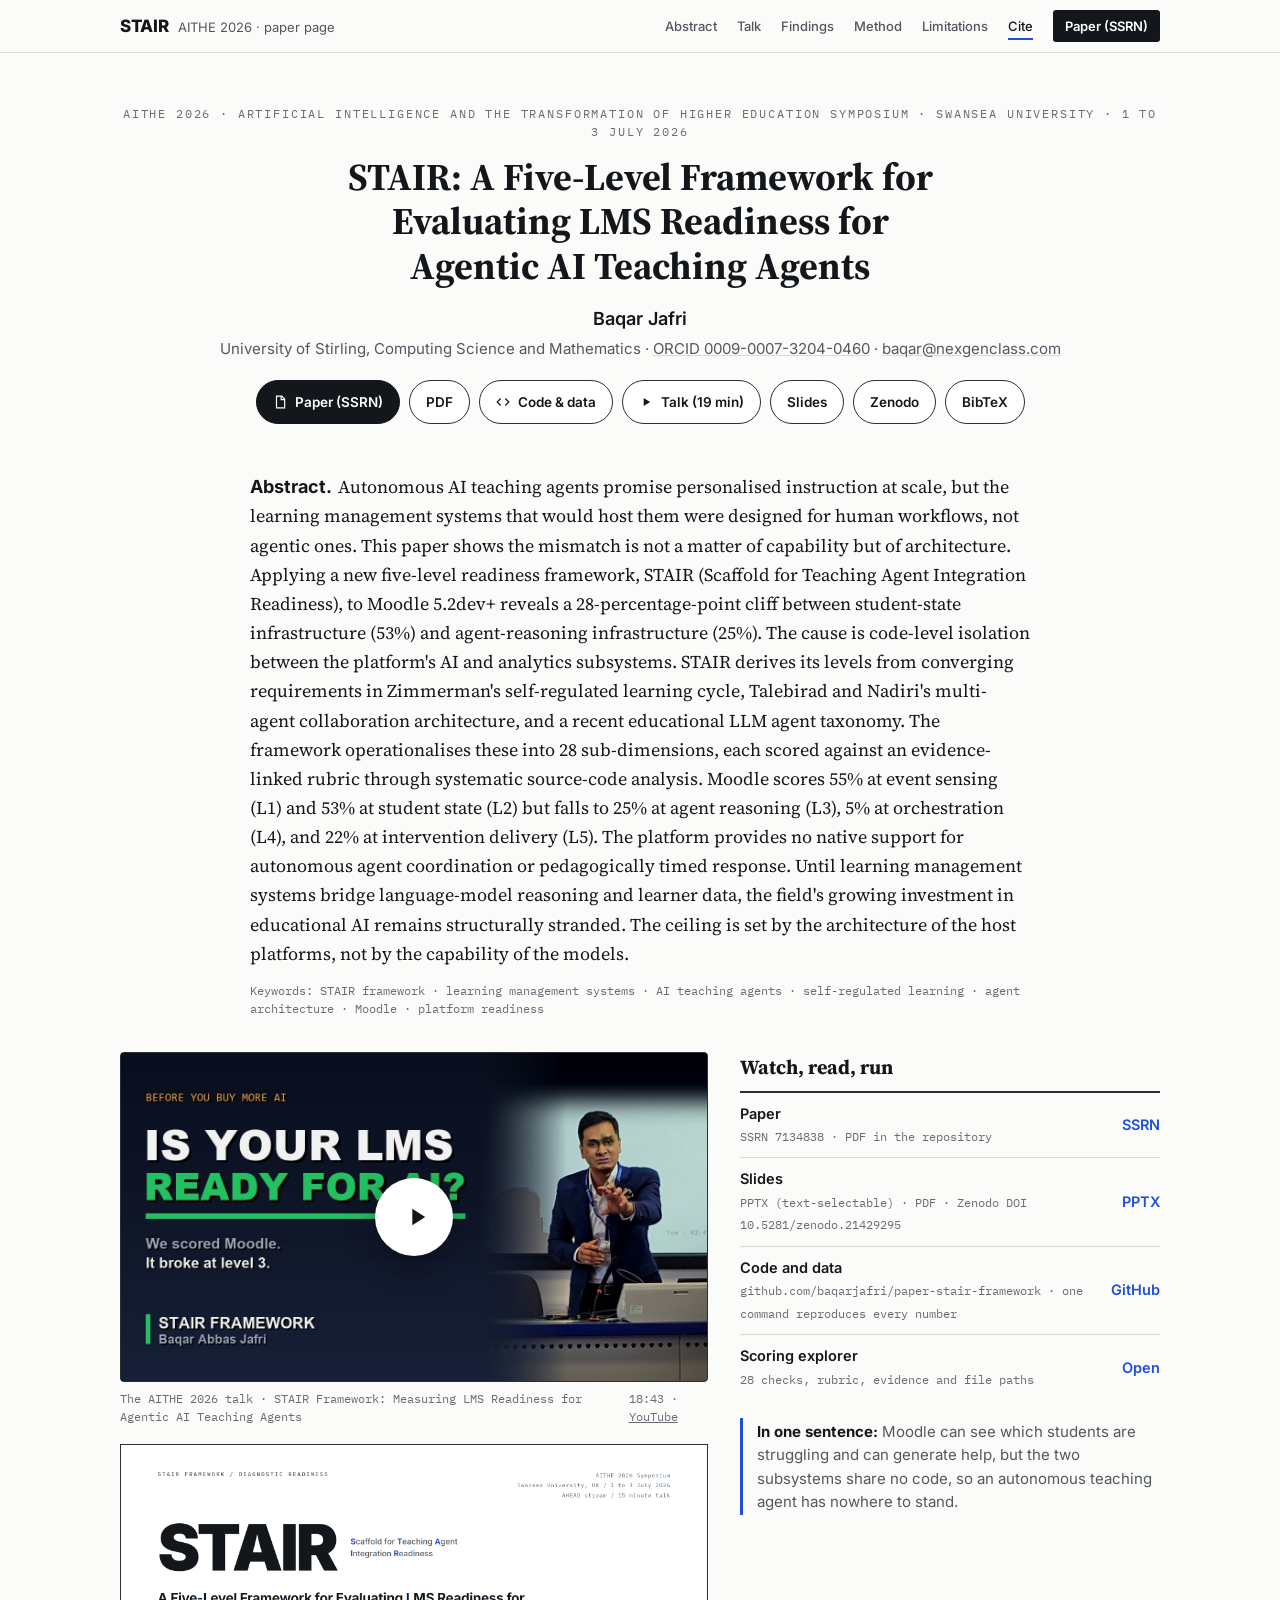
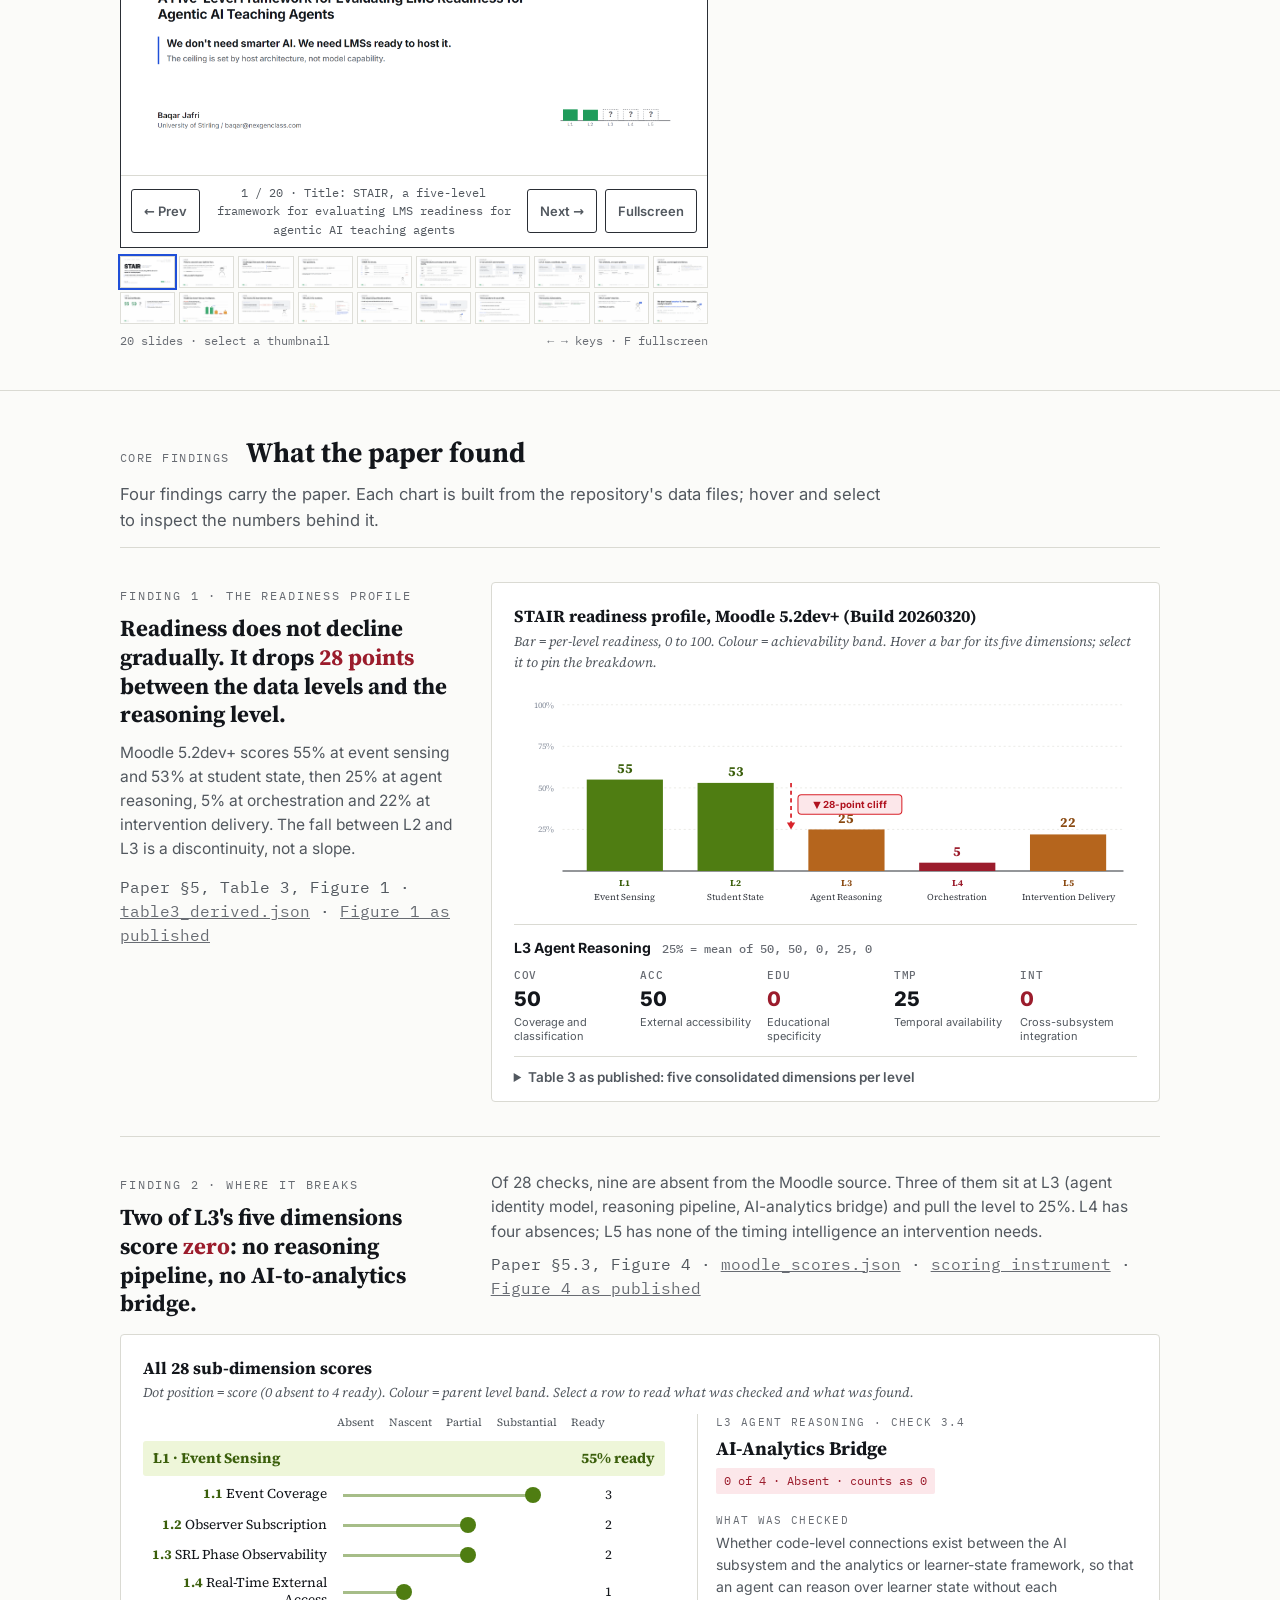
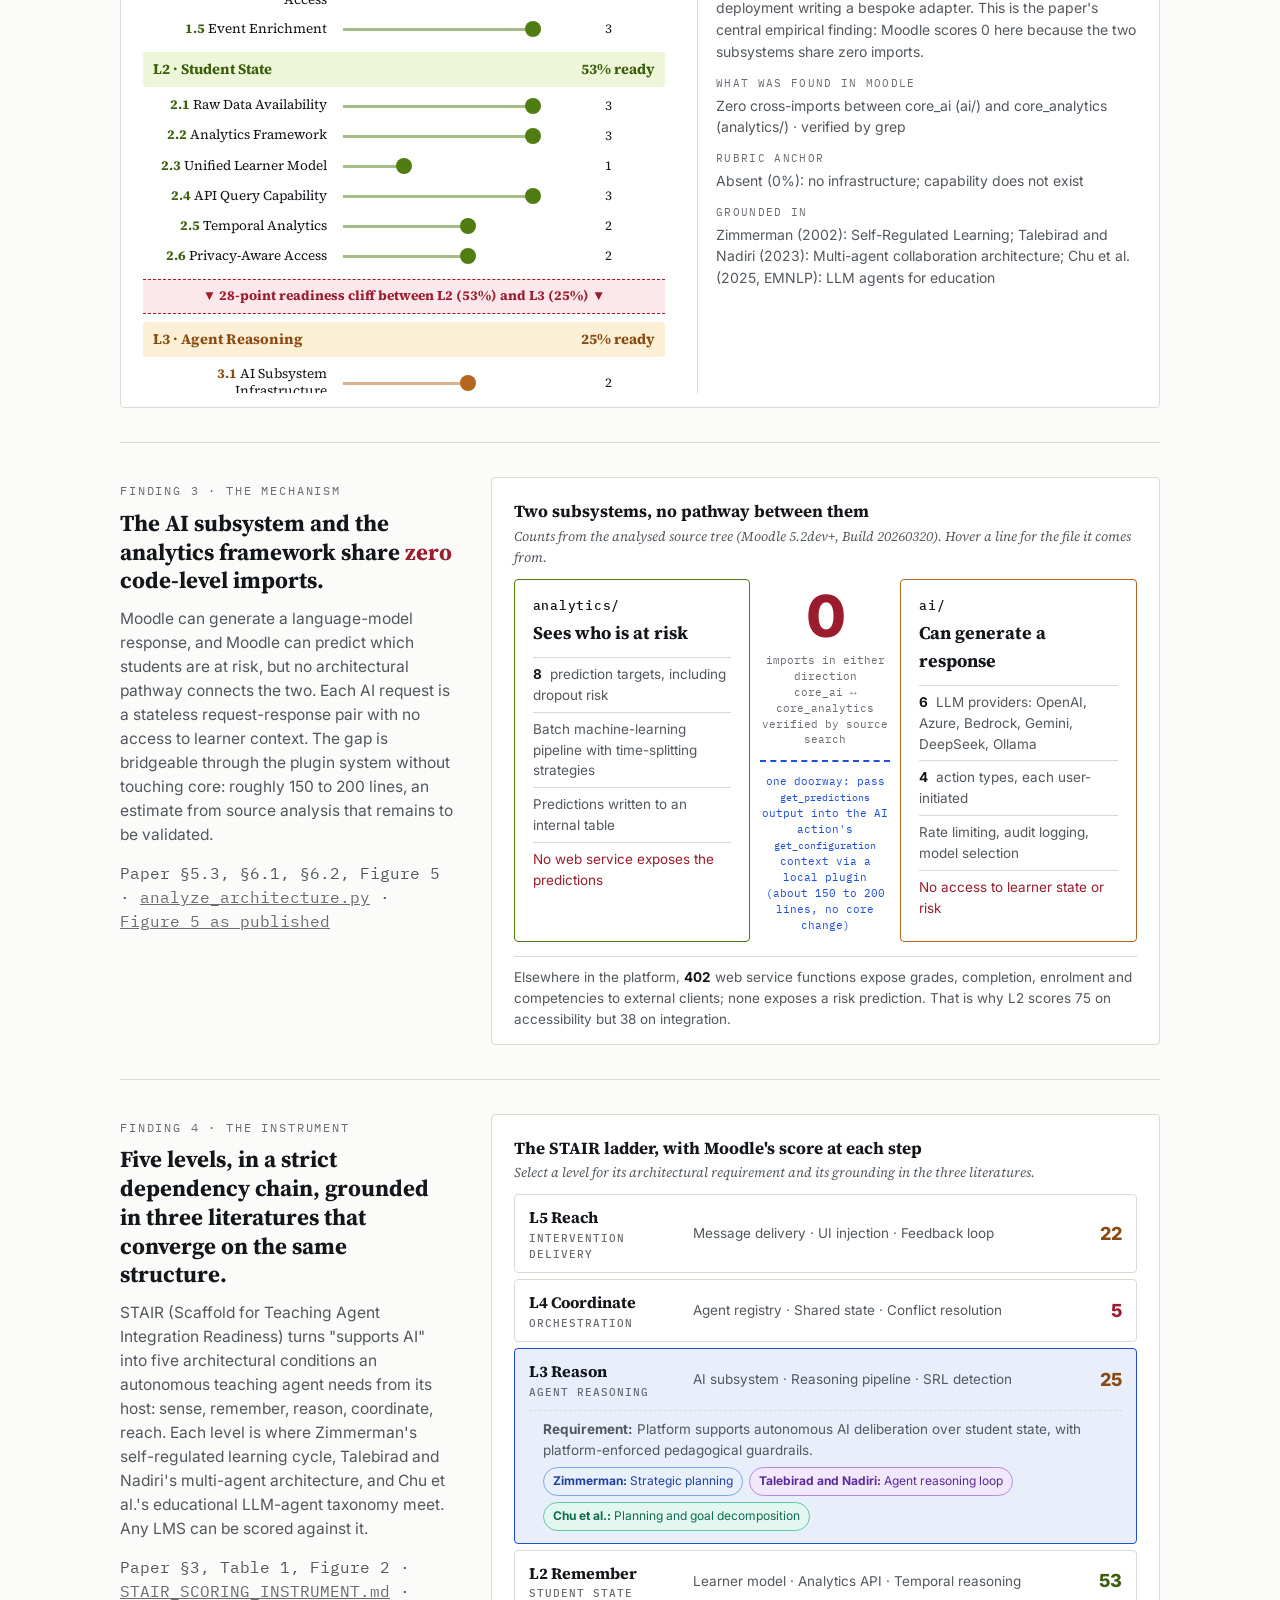
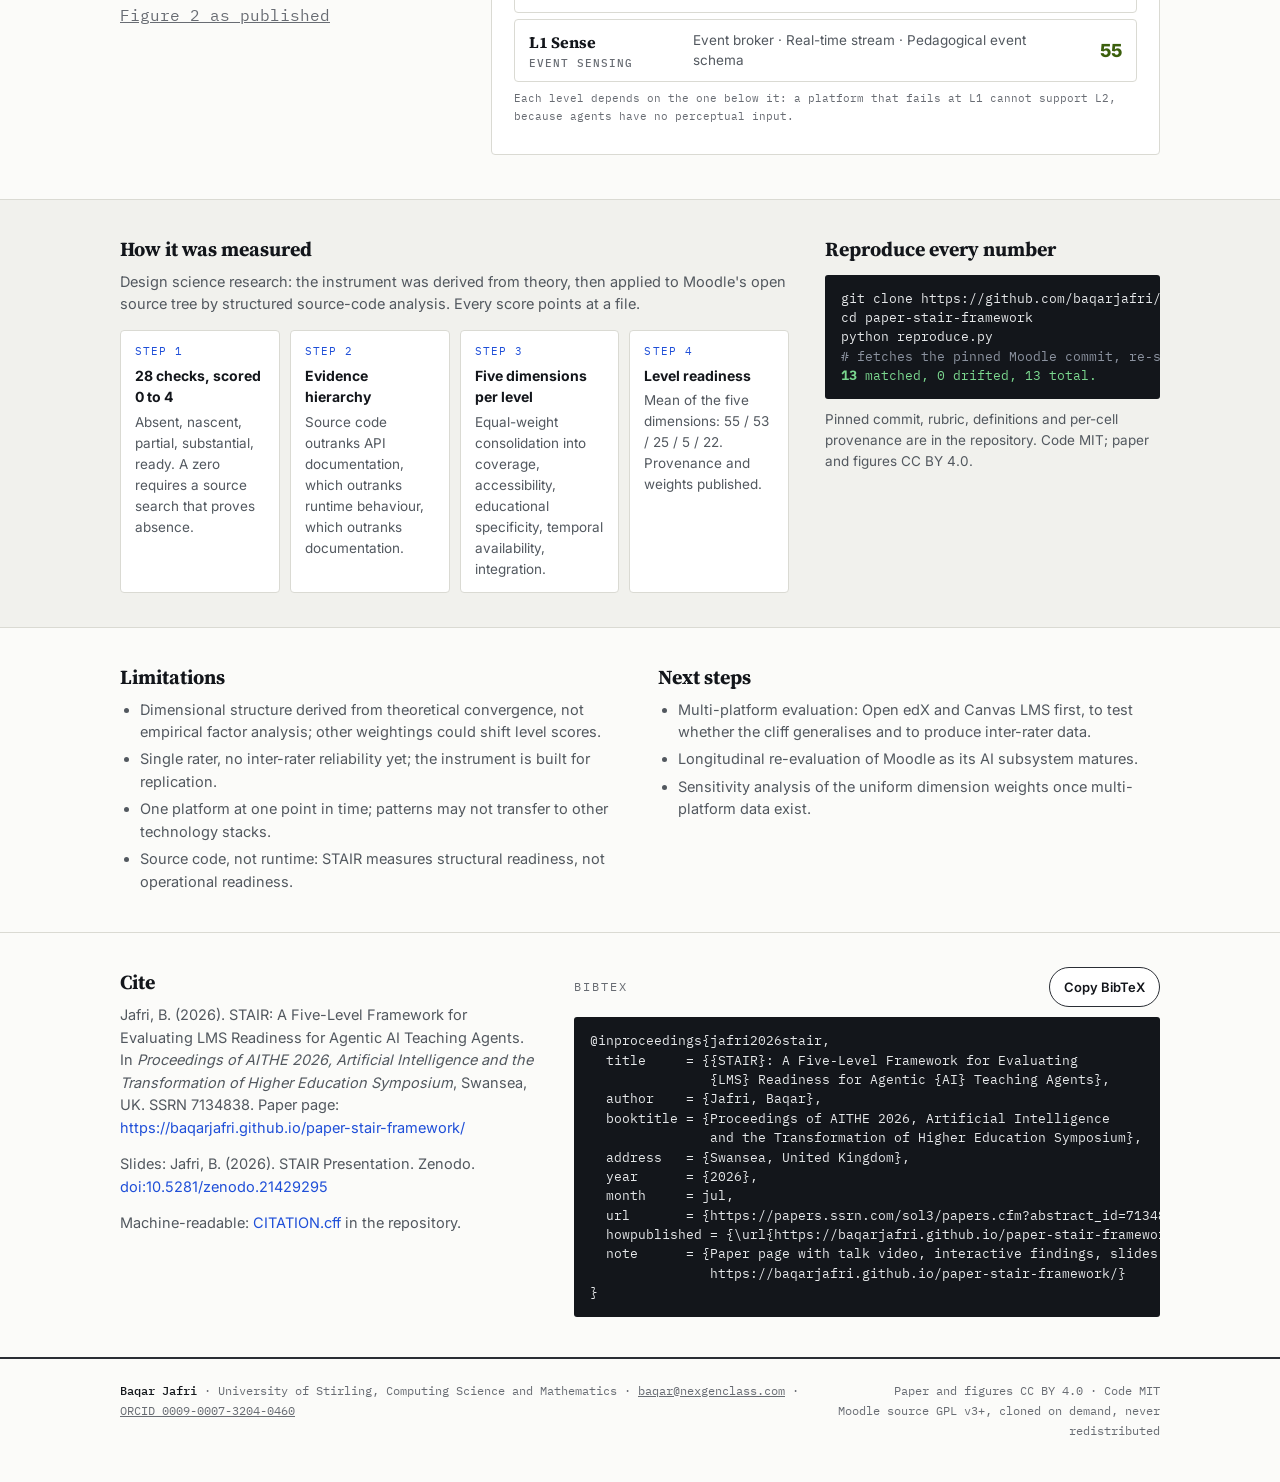
==== commit 5f965027: "docs: cite block includes the paper page URL (reference and BibTeX)" ====
--- a/docs/index.html
+++ b/docs/index.html
@@ -305,7 +305,7 @@
 
 <section class="cite" id="cite" aria-labelledby="cite-h"><div class="wrap"><div class="g">
   <div><h2 id="cite-h">Cite</h2>
-    <p>Jafri, B. (2026). STAIR: A Five-Level Framework for Evaluating LMS Readiness for Agentic AI Teaching Agents. In <i>Proceedings of AITHE 2026, Artificial Intelligence and the Transformation of Higher Education Symposium</i>, Swansea, UK. SSRN 7134838.</p>
+    <p>Jafri, B. (2026). STAIR: A Five-Level Framework for Evaluating LMS Readiness for Agentic AI Teaching Agents. In <i>Proceedings of AITHE 2026, Artificial Intelligence and the Transformation of Higher Education Symposium</i>, Swansea, UK. SSRN 7134838. Paper page: <a href="https://baqarjafri.github.io/paper-stair-framework/">https://baqarjafri.github.io/paper-stair-framework/</a></p>
     <p>Slides: Jafri, B. (2026). STAIR Presentation. Zenodo. <a href="https://doi.org/10.5281/zenodo.21429295">doi:10.5281/zenodo.21429295</a></p>
     <p>Machine-readable: <a href="https://github.com/baqarjafri/paper-stair-framework/blob/main/CITATION.cff">CITATION.cff</a> in the repository.</p></div>
   <div>
@@ -320,7 +320,9 @@
   year      = {2026},
   month     = jul,
   url       = {https://papers.ssrn.com/sol3/papers.cfm?abstract_id=7134838},
-  note      = {Code and data: https://github.com/baqarjafri/paper-stair-framework}
+  howpublished = {\url{https://baqarjafri.github.io/paper-stair-framework/}},
+  note      = {Paper page with talk video, interactive findings, slides and code:
+               https://baqarjafri.github.io/paper-stair-framework/}
 }</pre>
   </div>
 </div></div></section>
